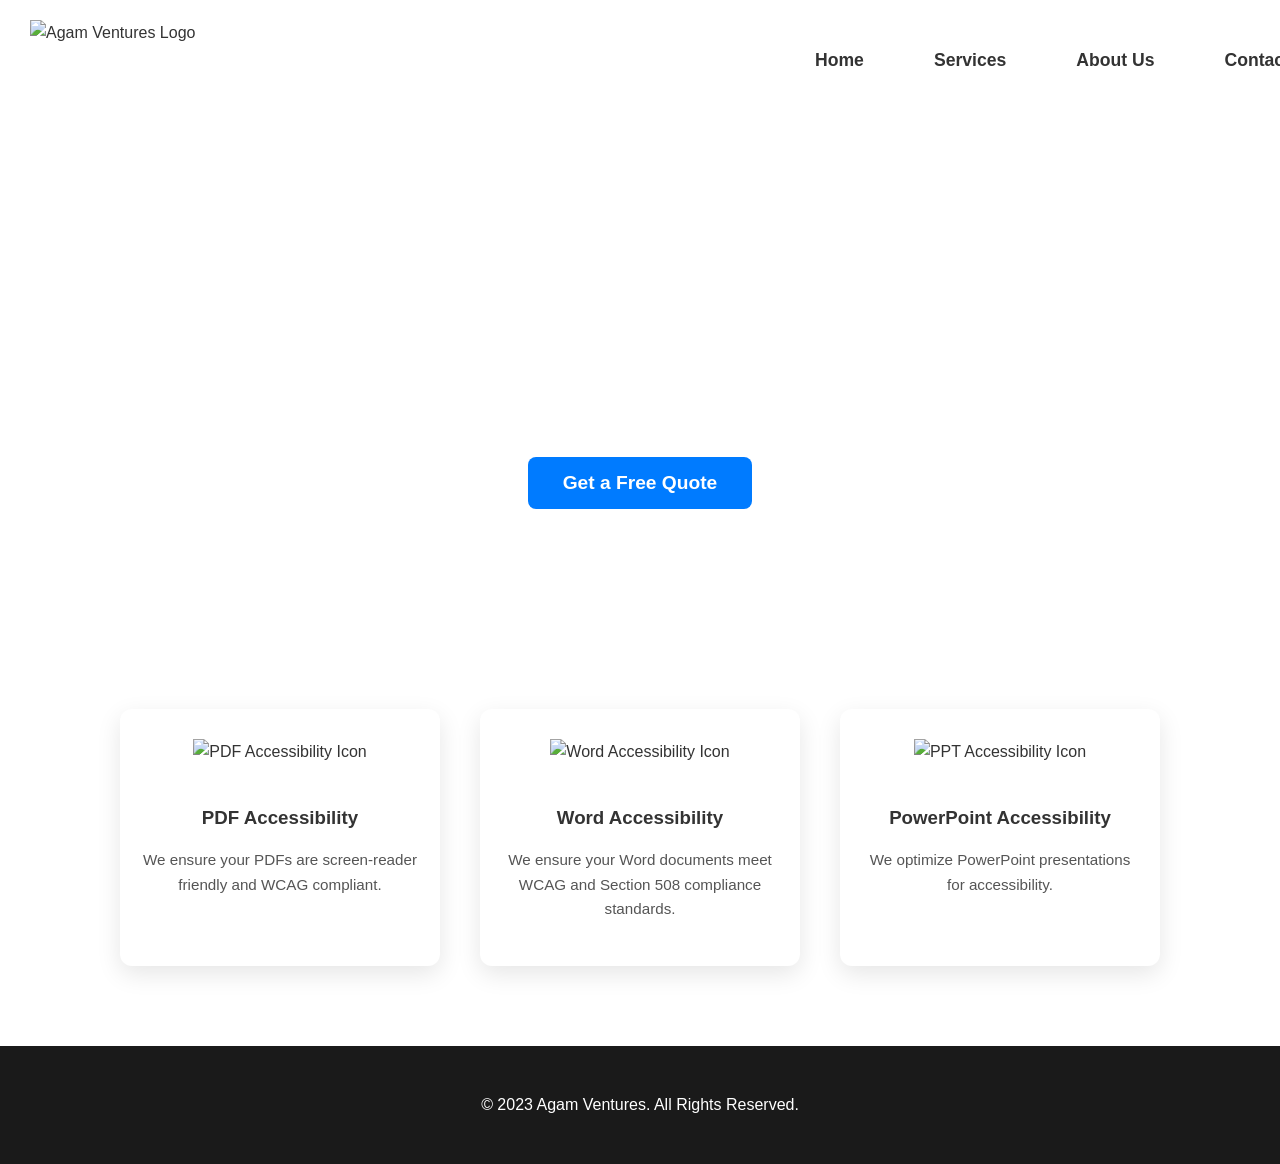
==== index.html @ ef92ab1a "Add files via upload" ====
<!DOCTYPE html>
<html lang="en">
<head>
    <meta charset="UTF-8">
    <meta name="viewport" content="width=device-width, initial-scale=1.0">
    <title>Agam Ventures</title>
    <link rel="stylesheet" href="style.css">
</head>
<body>
    <!-- Navbar Section -->
    <nav>
        <img src="images/logo.png" alt="Agam Ventures Logo">
        <ul>
            <li><a href="#home">Home</a></li>
            <li><a href="#services">Services</a></li>
            <li><a href="#about">About Us</a></li>
            <li><a href="#contact">Contact</a></li>
        </ul>
    </nav>

    <!-- Hero Section -->
    <section class="hero" id="home">
        <h1>Document Accessibility Made Simple</h1>
        <p>Professional PDF, Word, PowerPoint, Excel accessibility and human-written alt text.</p>
        <button class="cta-button">Get a Free Quote</button>
    </section>

    <!-- Services Section -->
    <section id="services" class="services">
        <div class="service-card">
            <img src="images/service-icon1.png" alt="PDF Accessibility Icon">
            <h3>PDF Accessibility</h3>
            <p>We ensure your PDFs are screen-reader friendly and WCAG compliant.</p>
        </div>
        <div class="service-card">
            <img src="images/service-icon2.png" alt="Word Accessibility Icon">
            <h3>Word Accessibility</h3>
            <p>We ensure your Word documents meet WCAG and Section 508 compliance standards.</p>
        </div>
        <div class="service-card">
            <img src="images/service-icon3.png" alt="PPT Accessibility Icon">
            <h3>PowerPoint Accessibility</h3>
            <p>We optimize PowerPoint presentations for accessibility.</p>
        </div>
    </section>

    <!-- Footer Section -->
    <footer>
        <p>&copy; 2023 Agam Ventures. All Rights Reserved.</p>
    </footer>
</body>
</html>
---- style.css ----
/* Global Styles */
body {
    font-family: 'Inter', sans-serif;
    margin: 0;
    padding: 0;
    background-color: #fff; /* White background */
    color: #333; /* Black text color for readability */
    line-height: 1.6;
    padding-top: 120px; /* Ensure content doesn't go behind the fixed header */
}

/* Navbar */
nav {
    background-color: transparent; /* Remove black background */
    display: flex;
    justify-content: space-between;
    align-items: center;
    padding: 20px 30px;
    box-shadow: none; /* Remove box shadow */
    position: fixed;
    width: 100%;
    top: 0;
    z-index: 1000;
    transition: background-color 0.3s ease;
}

nav img {
    height: 80px; /* Increase logo size to make it more prominent */
    width: auto; /* Ensure the logo's aspect ratio is maintained */
}

nav ul {
    list-style: none;
    display: flex;
    gap: 30px;
    margin: 0;
}

nav ul li a {
    color: #333; /* Black color for text */
    font-weight: 600;
    padding: 8px 20px;
    text-transform: none; /* Remove text-transform */
    font-size: 1.1em;
    text-decoration: none; /* Remove underline */
    transition: color 0.3s;
}

nav ul li a:hover {
    color: #007BFF; /* Blue accent for hover effect */
}

/* Hero Section */
.hero {
    background: url('images/bg.png') no-repeat center center/cover; /* Ensure path is correct */
    text-align: center;
    color: #fff;
    padding: 120px 20px;
    position: relative;
    z-index: 1;
}

.hero h1 {
    font-size: 3.5em;
    font-weight: 700;
    margin-bottom: 20px;
    text-transform: none; /* Remove all caps */
}

.hero p {
    font-size: 1.2em;
    max-width: 750px;
    margin: 0 auto;
    margin-bottom: 30px;
    text-transform: none; /* Remove all caps */
}

.hero .cta-button {
    background-color: #007BFF; /* Blue button */
    padding: 15px 35px;
    font-size: 1.2em;
    color: #fff;
    border-radius: 8px;
    font-weight: bold;
    border: none;
    cursor: pointer;
    transition: background 0.3s;
}

.hero .cta-button:hover {
    background-color: #0056b3;
}

/* Services Section */
.services {
    display: flex;
    flex-wrap: wrap;
    justify-content: center;
    gap: 40px;
    padding: 80px 20px;
}

.service-card {
    background-color: #fff;
    border-radius: 12px;
    padding: 30px 20px;
    width: 280px;
    box-shadow: 0 8px 25px rgba(0,0,0,0.1);
    text-align: center;
    transition: transform 0.3s, box-shadow 0.3s;
}

.service-card:hover {
    transform: translateY(-5px);
    box-shadow: 0 12px 30px rgba(0,0,0,0.15);
}

.service-card img {
    height: 70px; /* Service icon size */
    width: 70px; /* Ensure icons maintain the same size */
    margin-bottom: 20px;
}

.service-card h3 {
    margin-bottom: 15px;
    color: #333;
}

.service-card p {
    font-size: 0.95em;
    line-height: 1.6em;
    color: #555;
}

/* Footer Section */
footer {
    background-color: #1a1a1a; /* Dark background for footer */
    color: #fff;
    padding: 30px 20px;
    text-align: center;
}

footer a {
    color: #fff;
    text-decoration: none;
}

footer a:hover {
    color: #007BFF;
}

/* Fixed Navbar on Scroll */
body {
    padding-top: 120px; /* Prevent content from hiding under fixed navbar */
}

nav.scrolled {
    background-color: rgba(255, 255, 255, 0.9); /* White background when scrolled */
    box-shadow: 0 4px 12px rgba(0,0,0,0.1); /* Light shadow when scrolled */
}

/* Responsive Design */
@media (max-width: 768px) {
    .services {
        flex-direction: column;
        align-items: center;
    }

    .service-card {
        width: 90%;
        margin-bottom: 30px;
    }

    .hero h1 {
        font-size: 2.5em;
    }

    .hero p {
        font-size: 1.1em;
    }

    .about {
        padding: 60px 20px;
    }

    .contact form {
        max-width: 100%;
    }
}
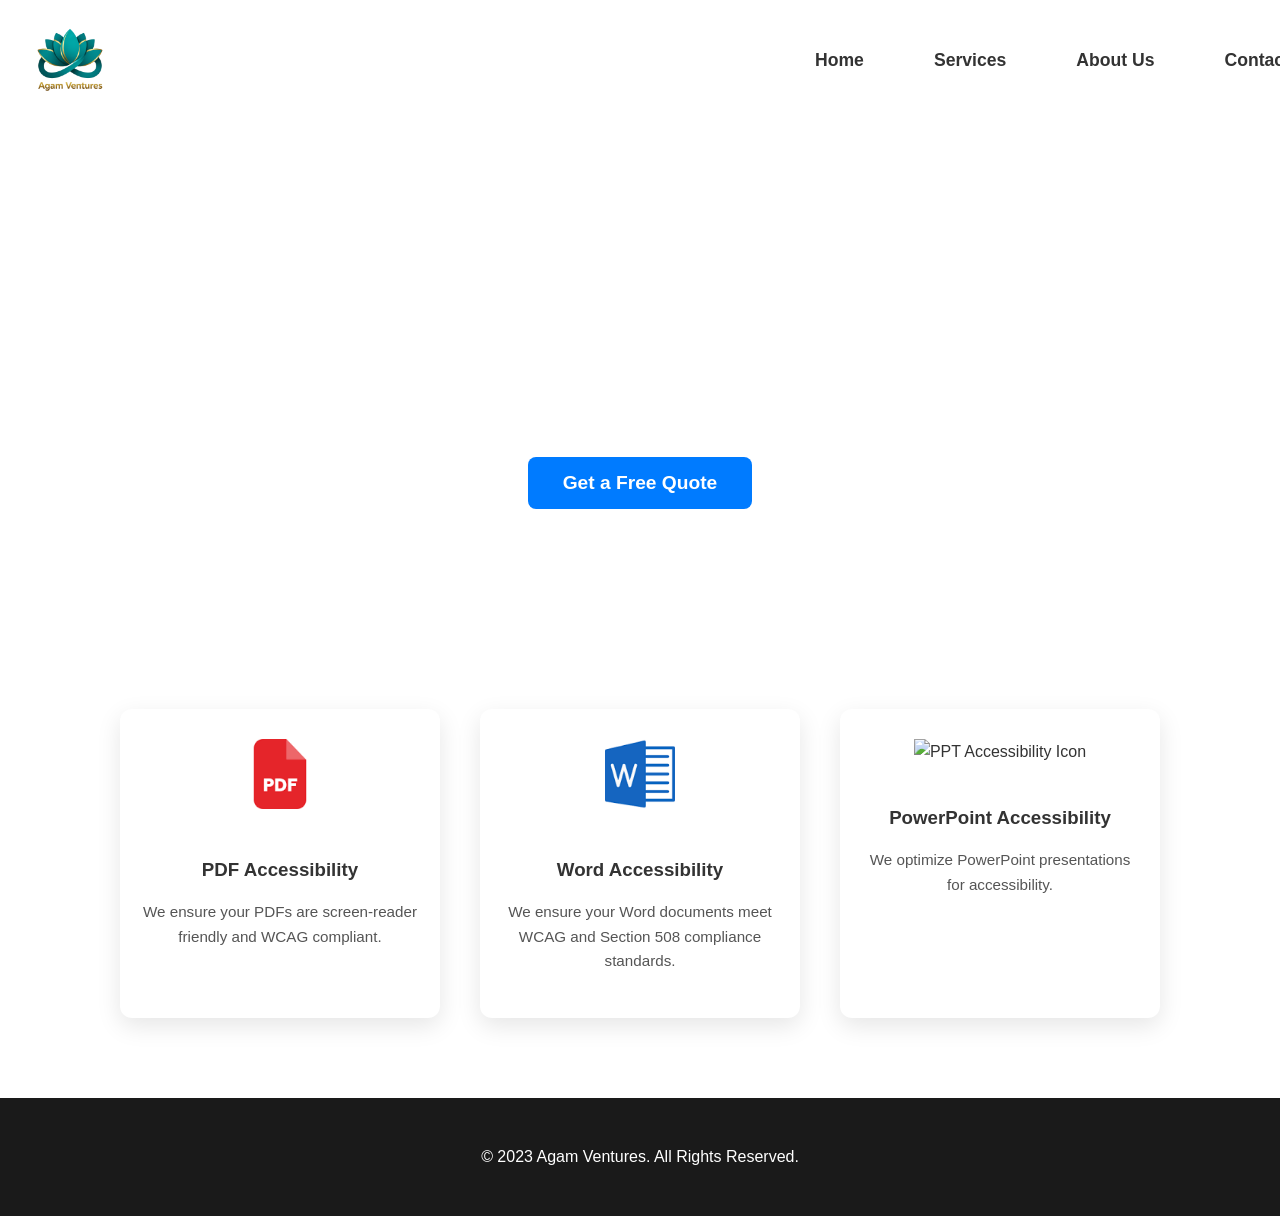
==== commit 3ca892d0: "Update index.html" ====
--- a/index.html
+++ b/index.html
@@ -9,7 +9,7 @@
 <body>
     <!-- Navbar Section -->
     <nav>
-        <img src="images/logo.png" alt="Agam Ventures Logo">
+        <img src="image/logo.png" alt="Agam Ventures Logo">
         <ul>
             <li><a href="#home">Home</a></li>
             <li><a href="#services">Services</a></li>
@@ -28,17 +28,17 @@
     <!-- Services Section -->
     <section id="services" class="services">
         <div class="service-card">
-            <img src="images/service-icon1.png" alt="PDF Accessibility Icon">
+            <img src="image/pdf-icon.png" alt="PDF Accessibility Icon">
             <h3>PDF Accessibility</h3>
             <p>We ensure your PDFs are screen-reader friendly and WCAG compliant.</p>
         </div>
         <div class="service-card">
-            <img src="images/service-icon2.png" alt="Word Accessibility Icon">
+            <img src="image/word-icon.png" alt="Word Accessibility Icon">
             <h3>Word Accessibility</h3>
             <p>We ensure your Word documents meet WCAG and Section 508 compliance standards.</p>
         </div>
         <div class="service-card">
-            <img src="images/service-icon3.png" alt="PPT Accessibility Icon">
+            <img src="image/pdt-icon.png" alt="PPT Accessibility Icon">
             <h3>PowerPoint Accessibility</h3>
             <p>We optimize PowerPoint presentations for accessibility.</p>
         </div>
@@ -49,4 +49,5 @@
         <p>&copy; 2023 Agam Ventures. All Rights Reserved.</p>
     </footer>
 </body>
-</html>+
+</html>
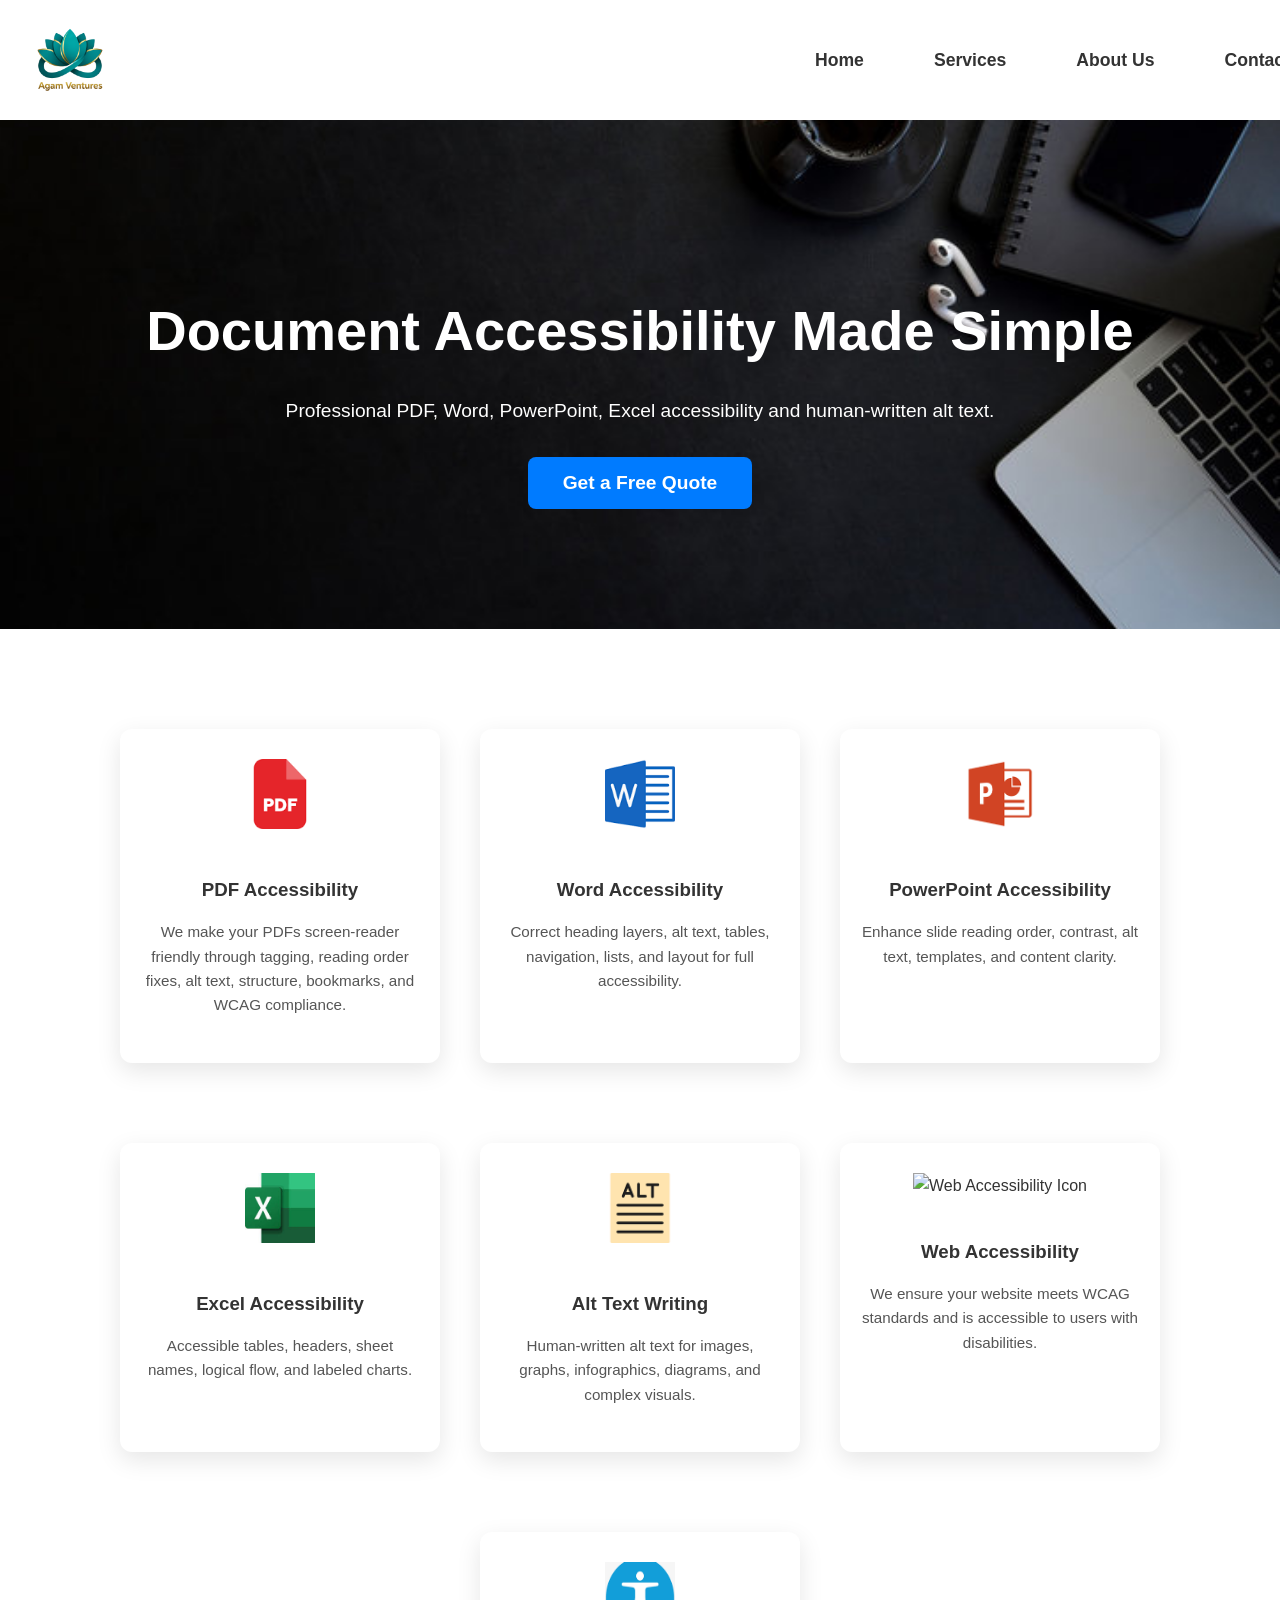
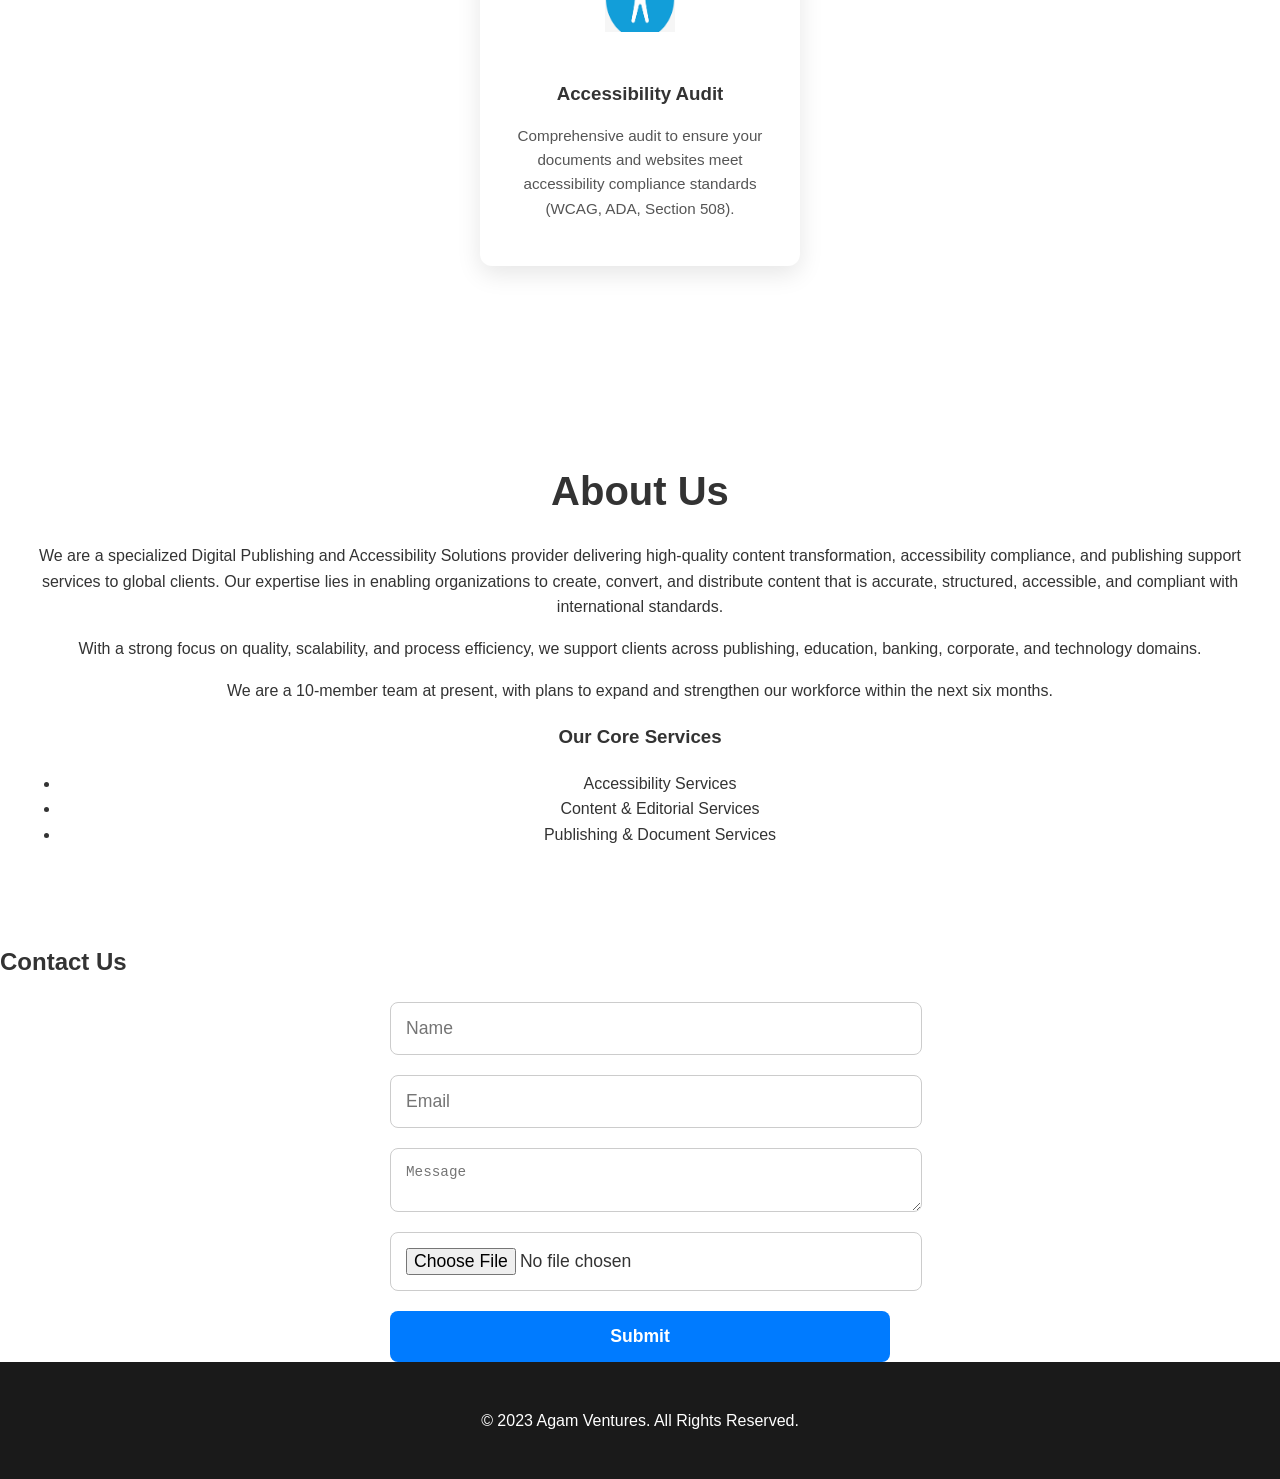
==== commit 90dbcb71: "Add files via upload" ====
--- a/index.html
+++ b/index.html
@@ -27,21 +27,75 @@
 
     <!-- Services Section -->
     <section id="services" class="services">
+        <!-- PDF Accessibility -->
         <div class="service-card">
             <img src="image/pdf-icon.png" alt="PDF Accessibility Icon">
             <h3>PDF Accessibility</h3>
-            <p>We ensure your PDFs are screen-reader friendly and WCAG compliant.</p>
+            <p>We make your PDFs screen-reader friendly through tagging, reading order fixes, alt text, structure, bookmarks, and WCAG compliance.</p>
         </div>
+        <!-- Word Accessibility -->
         <div class="service-card">
             <img src="image/word-icon.png" alt="Word Accessibility Icon">
             <h3>Word Accessibility</h3>
-            <p>We ensure your Word documents meet WCAG and Section 508 compliance standards.</p>
+            <p>Correct heading layers, alt text, tables, navigation, lists, and layout for full accessibility.</p>
         </div>
+        <!-- PowerPoint Accessibility -->
         <div class="service-card">
-            <img src="image/pdt-icon.png" alt="PPT Accessibility Icon">
+            <img src="image/ppt-icon.png" alt="PPT Accessibility Icon">
             <h3>PowerPoint Accessibility</h3>
-            <p>We optimize PowerPoint presentations for accessibility.</p>
+            <p>Enhance slide reading order, contrast, alt text, templates, and content clarity.</p>
         </div>
+        <!-- Excel Accessibility -->
+        <div class="service-card">
+            <img src="image/excel-icon.png" alt="Excel Accessibility Icon">
+            <h3>Excel Accessibility</h3>
+            <p>Accessible tables, headers, sheet names, logical flow, and labeled charts.</p>
+        </div>
+        <!-- Alt Text Writing -->
+        <div class="service-card">
+            <img src="image/alttext-icon.png" alt="Alt Text Writing Icon">
+            <h3>Alt Text Writing</h3>
+            <p>Human-written alt text for images, graphs, infographics, diagrams, and complex visuals.</p>
+        </div>
+        <!-- Web Accessibility -->
+        <div class="service-card">
+            <img src="imags/web-icon.png" alt="Web Accessibility Icon">
+            <h3>Web Accessibility</h3>
+            <p>We ensure your website meets WCAG standards and is accessible to users with disabilities.</p>
+        </div>
+        <!-- Accessibility Audit -->
+        <div class="service-card">
+            <img src="image/web-icon.png" alt="Accessibility Audit Icon">
+            <h3>Accessibility Audit</h3>
+            <p>Comprehensive audit to ensure your documents and websites meet accessibility compliance standards (WCAG, ADA, Section 508).</p>
+        </div>
+    </section>
+
+    <!-- About Section -->
+    <section id="about" class="about">
+        <h2>About Us</h2>
+        <p>We are a specialized Digital Publishing and Accessibility Solutions provider delivering high-quality content transformation, accessibility compliance, and publishing support services to global clients. Our expertise lies in enabling organizations to create, convert, and distribute content that is accurate, structured, accessible, and compliant with international standards.</p>
+        <p>With a strong focus on quality, scalability, and process efficiency, we support clients across publishing, education, banking, corporate, and technology domains.</p>
+        <p>We are a 10-member team at present, with plans to expand and strengthen our workforce within the next six months.</p>
+
+        <h3>Our Core Services</h3>
+        <ul>
+            <li>Accessibility Services</li>
+            <li>Content & Editorial Services</li>
+            <li>Publishing & Document Services</li>
+        </ul>
+    </section>
+
+    <!-- Contact Section -->
+    <section id="contact" class="contact">
+        <h2>Contact Us</h2>
+        <form>
+            <input type="text" placeholder="Name" required>
+            <input type="email" placeholder="Email" required>
+            <textarea placeholder="Message" required></textarea>
+            <input type="file" name="file-upload" />
+            <input type="submit" value="Submit">
+        </form>
     </section>
 
     <!-- Footer Section -->
@@ -49,5 +103,4 @@
         <p>&copy; 2023 Agam Ventures. All Rights Reserved.</p>
     </footer>
 </body>
-
-</html>
+</html>
--- a/style.css
+++ b/style.css
@@ -52,7 +52,7 @@
 
 /* Hero Section */
 .hero {
-    background: url('images/bg.png') no-repeat center center/cover; /* Ensure path is correct */
+    background: url('image/bg.png') no-repeat center center/cover; /* Ensure this path is correct for the background image */
     text-align: center;
     color: #fff;
     padding: 120px 20px;
@@ -91,15 +91,7 @@
     background-color: #0056b3;
 }
 
-/* Services Section */
-.services {
-    display: flex;
-    flex-wrap: wrap;
-    justify-content: center;
-    gap: 40px;
-    padding: 80px 20px;
-}
-
+/* Service Card Styles */
 .service-card {
     background-color: #fff;
     border-radius: 12px;
@@ -108,17 +100,22 @@
     box-shadow: 0 8px 25px rgba(0,0,0,0.1);
     text-align: center;
     transition: transform 0.3s, box-shadow 0.3s;
-}
-
-.service-card:hover {
-    transform: translateY(-5px);
-    box-shadow: 0 12px 30px rgba(0,0,0,0.15);
+    margin: 20px 0;
 }
 
 .service-card img {
-    height: 70px; /* Service icon size */
-    width: 70px; /* Ensure icons maintain the same size */
+    height: 70px;
+    width: 70px;
     margin-bottom: 20px;
+}
+
+/* Adjust Layout for Services Section */
+.services {
+    display: flex;
+    flex-wrap: wrap;
+    justify-content: center;
+    gap: 40px;
+    padding: 80px 20px;
 }
 
 .service-card h3 {
@@ -130,6 +127,47 @@
     font-size: 0.95em;
     line-height: 1.6em;
     color: #555;
+}
+
+/* About Us Section */
+.about {
+    padding: 60px 20px;
+    text-align: center;
+}
+
+.about h2 {
+    font-size: 2.5em;
+    margin-bottom: 20px;
+}
+
+/* Contact Section */
+.contact form {
+    max-width: 500px;
+    margin: 0 auto;
+    display: flex;
+    flex-direction: column;
+    gap: 20px;
+}
+
+.contact input, .contact textarea {
+    padding: 15px;
+    border-radius: 8px;
+    border: 1px solid #ccc;
+    font-size: 1.1em;
+    width: 100%;
+}
+
+.contact input[type="submit"] {
+    background-color: #007BFF;
+    color: #fff;
+    cursor: pointer;
+    border: none;
+    font-weight: bold;
+    transition: background 0.3s;
+}
+
+.contact input[type="submit"]:hover {
+    background-color: #0056b3;
 }
 
 /* Footer Section */
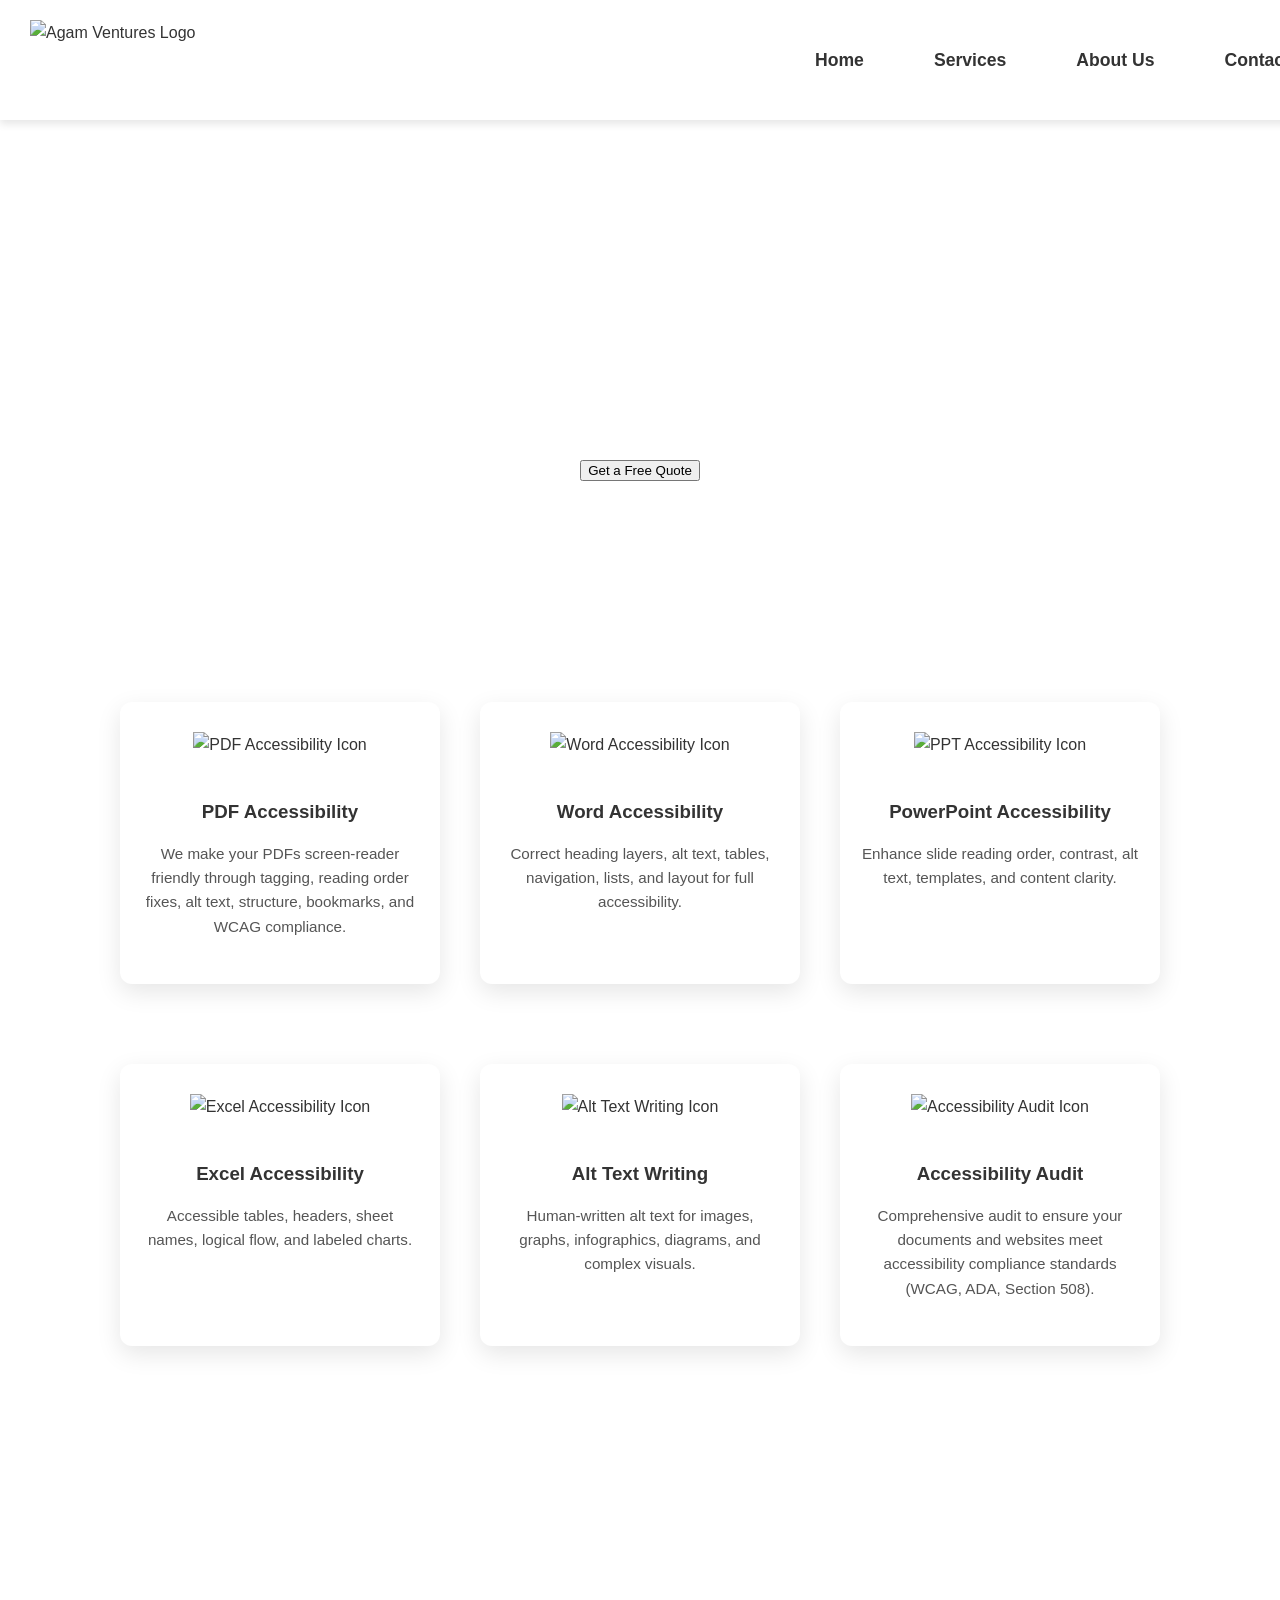
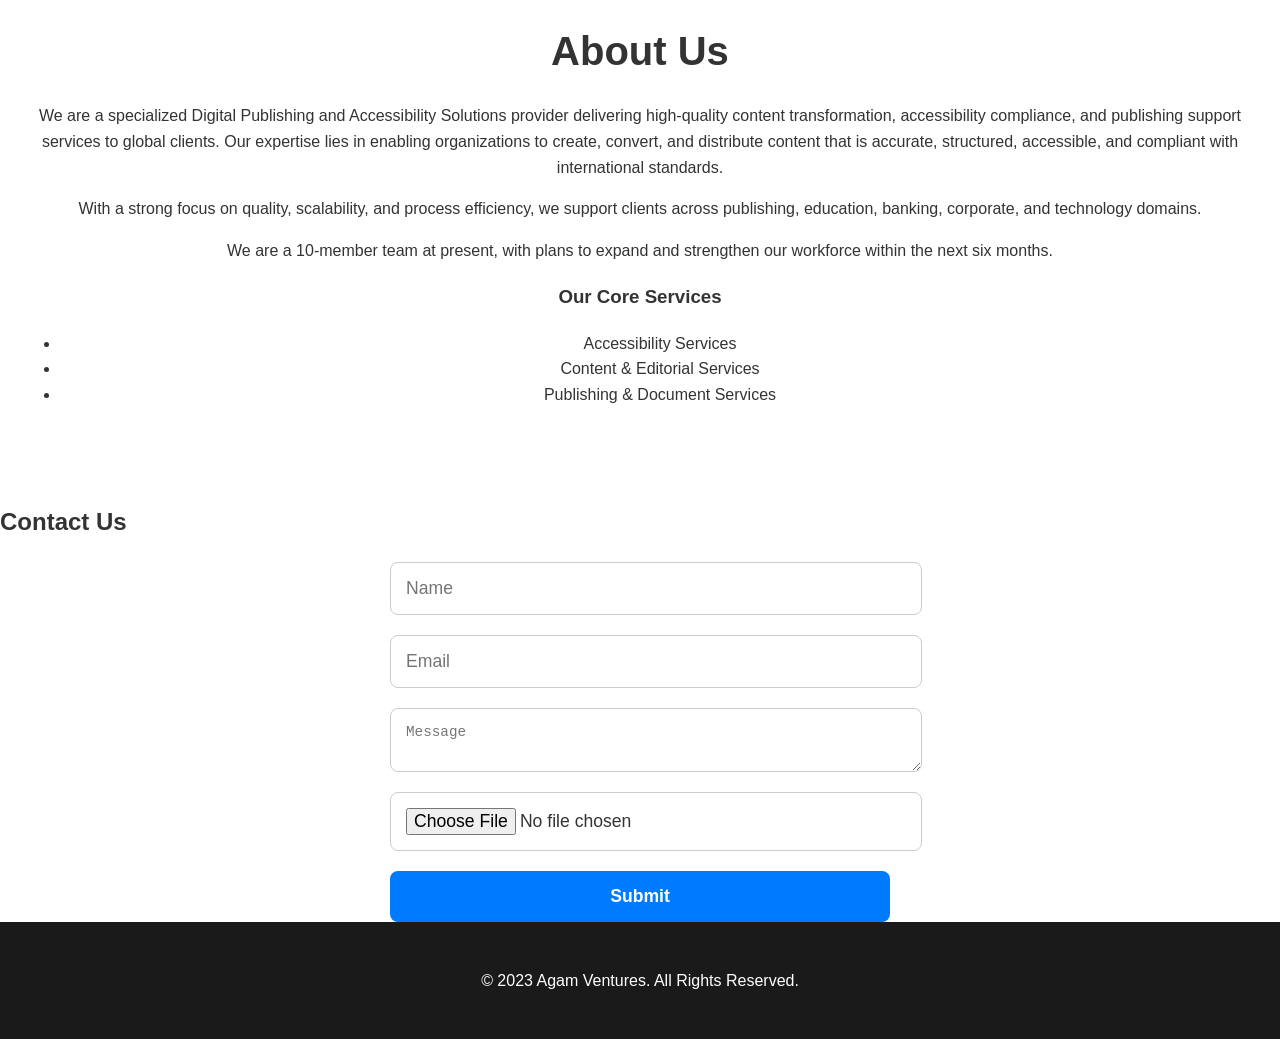
==== commit 44d6dd85: "Add files via upload" ====
--- a/index.html
+++ b/index.html
@@ -9,7 +9,7 @@
 <body>
     <!-- Navbar Section -->
     <nav>
-        <img src="image/logo.png" alt="Agam Ventures Logo">
+        <img src="images/logo.png" alt="Agam Ventures Logo">
         <ul>
             <li><a href="#home">Home</a></li>
             <li><a href="#services">Services</a></li>
@@ -29,43 +29,37 @@
     <section id="services" class="services">
         <!-- PDF Accessibility -->
         <div class="service-card">
-            <img src="image/pdf-icon.png" alt="PDF Accessibility Icon">
+            <img src="images/service-icon1.png" alt="PDF Accessibility Icon">
             <h3>PDF Accessibility</h3>
             <p>We make your PDFs screen-reader friendly through tagging, reading order fixes, alt text, structure, bookmarks, and WCAG compliance.</p>
         </div>
         <!-- Word Accessibility -->
         <div class="service-card">
-            <img src="image/word-icon.png" alt="Word Accessibility Icon">
+            <img src="images/service-icon2.png" alt="Word Accessibility Icon">
             <h3>Word Accessibility</h3>
             <p>Correct heading layers, alt text, tables, navigation, lists, and layout for full accessibility.</p>
         </div>
         <!-- PowerPoint Accessibility -->
         <div class="service-card">
-            <img src="image/ppt-icon.png" alt="PPT Accessibility Icon">
+            <img src="images/service-icon3.png" alt="PPT Accessibility Icon">
             <h3>PowerPoint Accessibility</h3>
             <p>Enhance slide reading order, contrast, alt text, templates, and content clarity.</p>
         </div>
         <!-- Excel Accessibility -->
         <div class="service-card">
-            <img src="image/excel-icon.png" alt="Excel Accessibility Icon">
+            <img src="images/service-icon4.png" alt="Excel Accessibility Icon">
             <h3>Excel Accessibility</h3>
             <p>Accessible tables, headers, sheet names, logical flow, and labeled charts.</p>
         </div>
         <!-- Alt Text Writing -->
         <div class="service-card">
-            <img src="image/alttext-icon.png" alt="Alt Text Writing Icon">
+            <img src="images/service-icon5.png" alt="Alt Text Writing Icon">
             <h3>Alt Text Writing</h3>
             <p>Human-written alt text for images, graphs, infographics, diagrams, and complex visuals.</p>
         </div>
-        <!-- Web Accessibility -->
-        <div class="service-card">
-            <img src="imags/web-icon.png" alt="Web Accessibility Icon">
-            <h3>Web Accessibility</h3>
-            <p>We ensure your website meets WCAG standards and is accessible to users with disabilities.</p>
-        </div>
         <!-- Accessibility Audit -->
         <div class="service-card">
-            <img src="image/web-icon.png" alt="Accessibility Audit Icon">
+            <img src="images/service-icon7.png" alt="Accessibility Audit Icon">
             <h3>Accessibility Audit</h3>
             <p>Comprehensive audit to ensure your documents and websites meet accessibility compliance standards (WCAG, ADA, Section 508).</p>
         </div>
--- a/style.css
+++ b/style.css
@@ -3,32 +3,36 @@
     font-family: 'Inter', sans-serif;
     margin: 0;
     padding: 0;
-    background-color: #fff; /* White background */
-    color: #333; /* Black text color for readability */
+    background-color: #fff;
+    color: #333;
     line-height: 1.6;
-    padding-top: 120px; /* Ensure content doesn't go behind the fixed header */
-}
-
-/* Navbar */
+    min-height: 100vh; /* Ensure the body takes at least full viewport height */
+    display: flex;
+    flex-direction: column;
+}
+
+/* Navbar (Header) */
 nav {
-    background-color: transparent; /* Remove black background */
+    background-color: #fff;  /* White background for the header */
+    position: fixed;         /* Fixes the header to the top */
+    top: 0;                  /* Ensures it's at the very top */
+    left: 0;
+    width: 100%;
+    z-index: 1000;           /* Keeps the header above other content */
     display: flex;
     justify-content: space-between;
     align-items: center;
     padding: 20px 30px;
-    box-shadow: none; /* Remove box shadow */
-    position: fixed;
-    width: 100%;
-    top: 0;
-    z-index: 1000;
-    transition: background-color 0.3s ease;
-}
-
+    box-shadow: 0 4px 8px rgba(0, 0, 0, 0.1); /* Light shadow for separation */
+}
+
+/* Navbar Logo */
 nav img {
-    height: 80px; /* Increase logo size to make it more prominent */
-    width: auto; /* Ensure the logo's aspect ratio is maintained */
-}
-
+    height: 80px;
+    width: auto;
+}
+
+/* Navbar Links */
 nav ul {
     list-style: none;
     display: flex;
@@ -37,22 +41,27 @@
 }
 
 nav ul li a {
-    color: #333; /* Black color for text */
+    color: #333;
     font-weight: 600;
     padding: 8px 20px;
-    text-transform: none; /* Remove text-transform */
+    text-transform: none; /* No caps */
     font-size: 1.1em;
     text-decoration: none; /* Remove underline */
     transition: color 0.3s;
 }
 
 nav ul li a:hover {
-    color: #007BFF; /* Blue accent for hover effect */
+    color: #007BFF; /* Change color on hover */
+}
+
+/* Adjust body content to avoid overlap with the fixed navbar */
+body {
+    padding-top: 120px; /* Makes space for the fixed header */
 }
 
 /* Hero Section */
 .hero {
-    background: url('image/bg.png') no-repeat center center/cover; /* Ensure this path is correct for the background image */
+    background: url('images/bg.png') no-repeat center center/cover;
     text-align: center;
     color: #fff;
     padding: 120px 20px;
@@ -64,7 +73,6 @@
     font-size: 3.5em;
     font-weight: 700;
     margin-bottom: 20px;
-    text-transform: none; /* Remove all caps */
 }
 
 .hero p {
@@ -72,23 +80,6 @@
     max-width: 750px;
     margin: 0 auto;
     margin-bottom: 30px;
-    text-transform: none; /* Remove all caps */
-}
-
-.hero .cta-button {
-    background-color: #007BFF; /* Blue button */
-    padding: 15px 35px;
-    font-size: 1.2em;
-    color: #fff;
-    border-radius: 8px;
-    font-weight: bold;
-    border: none;
-    cursor: pointer;
-    transition: background 0.3s;
-}
-
-.hero .cta-button:hover {
-    background-color: #0056b3;
 }
 
 /* Service Card Styles */
@@ -133,6 +124,7 @@
 .about {
     padding: 60px 20px;
     text-align: center;
+    margin-top: 80px; /* Ensure About Us section starts below navbar */
 }
 
 .about h2 {
@@ -172,29 +164,20 @@
 
 /* Footer Section */
 footer {
-    background-color: #1a1a1a; /* Dark background for footer */
+    background-color: #1a1a1a;
     color: #fff;
     padding: 30px 20px;
     text-align: center;
 }
 
-footer a {
-    color: #fff;
-    text-decoration: none;
-}
-
-footer a:hover {
-    color: #007BFF;
-}
-
 /* Fixed Navbar on Scroll */
 body {
-    padding-top: 120px; /* Prevent content from hiding under fixed navbar */
+    padding-top: 120px;
 }
 
 nav.scrolled {
     background-color: rgba(255, 255, 255, 0.9); /* White background when scrolled */
-    box-shadow: 0 4px 12px rgba(0,0,0,0.1); /* Light shadow when scrolled */
+    box-shadow: 0 4px 12px rgba(0,0,0,0.1);
 }
 
 /* Responsive Design */
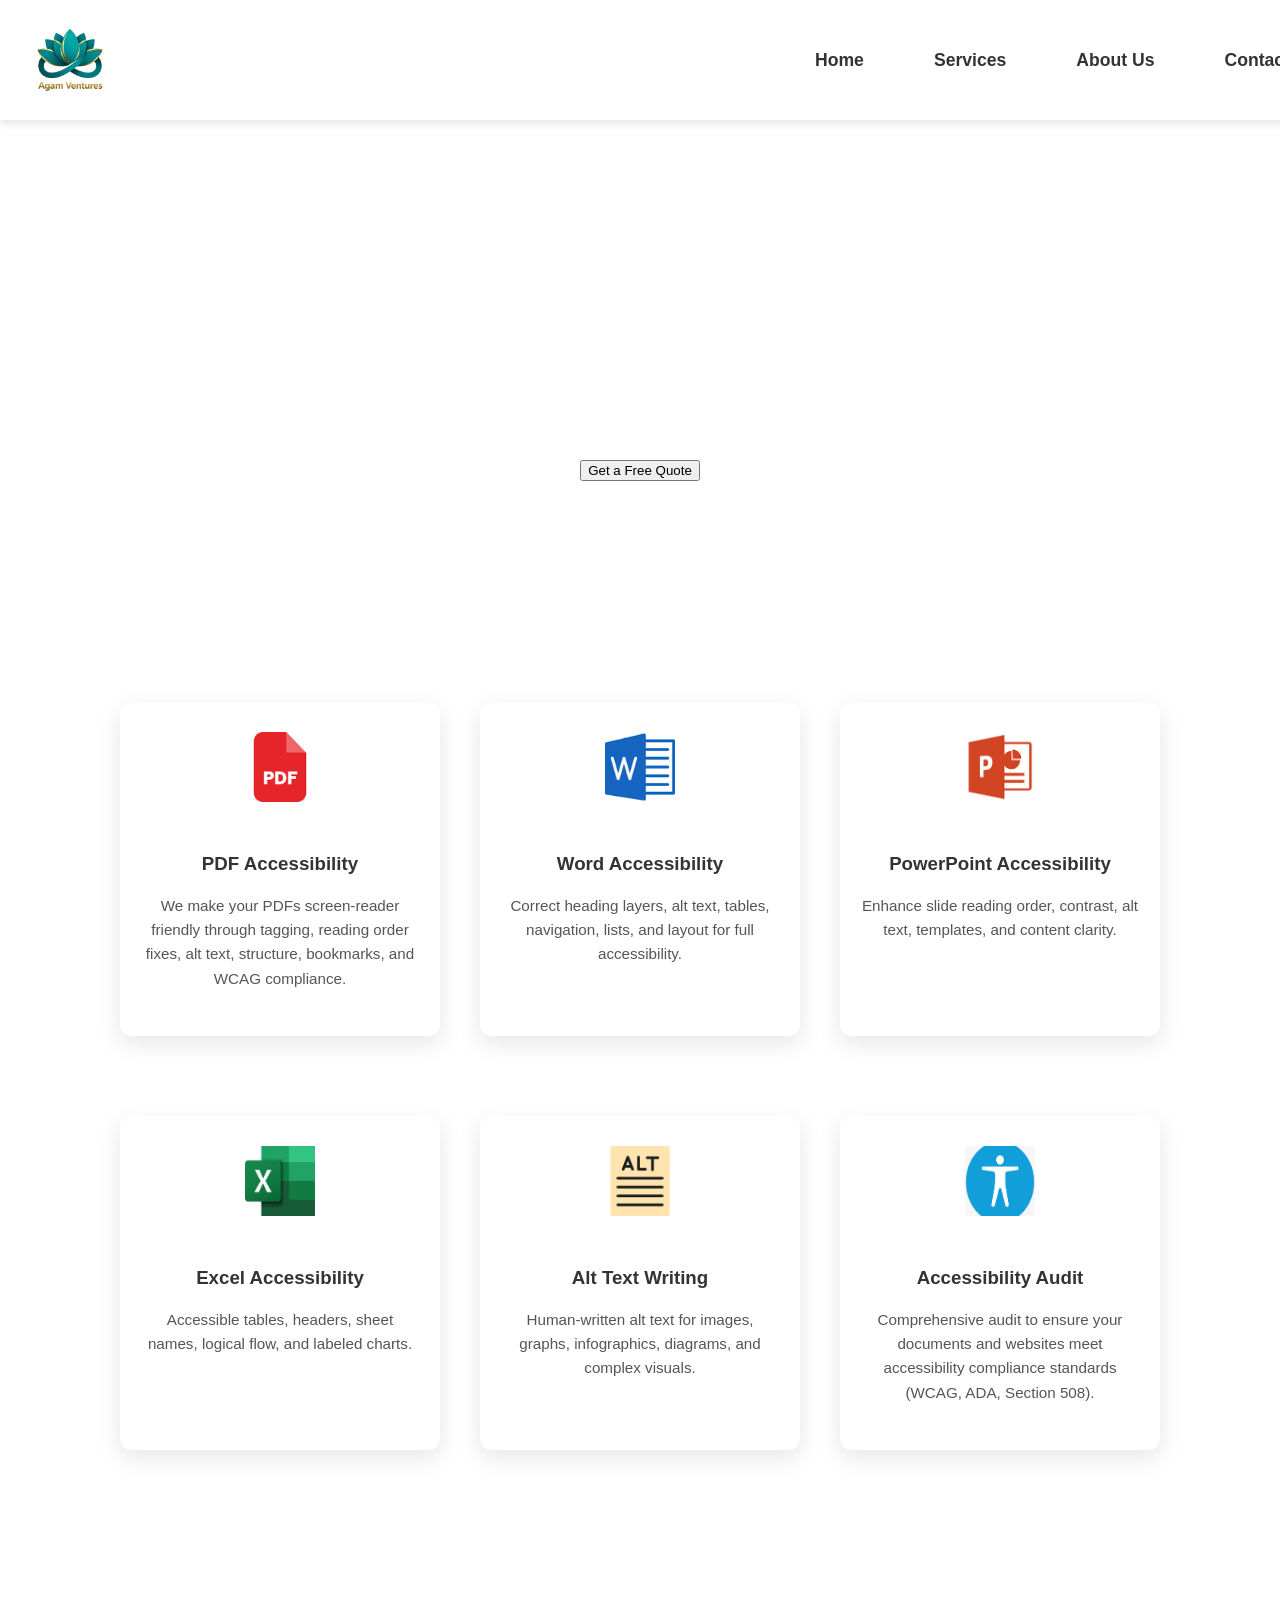
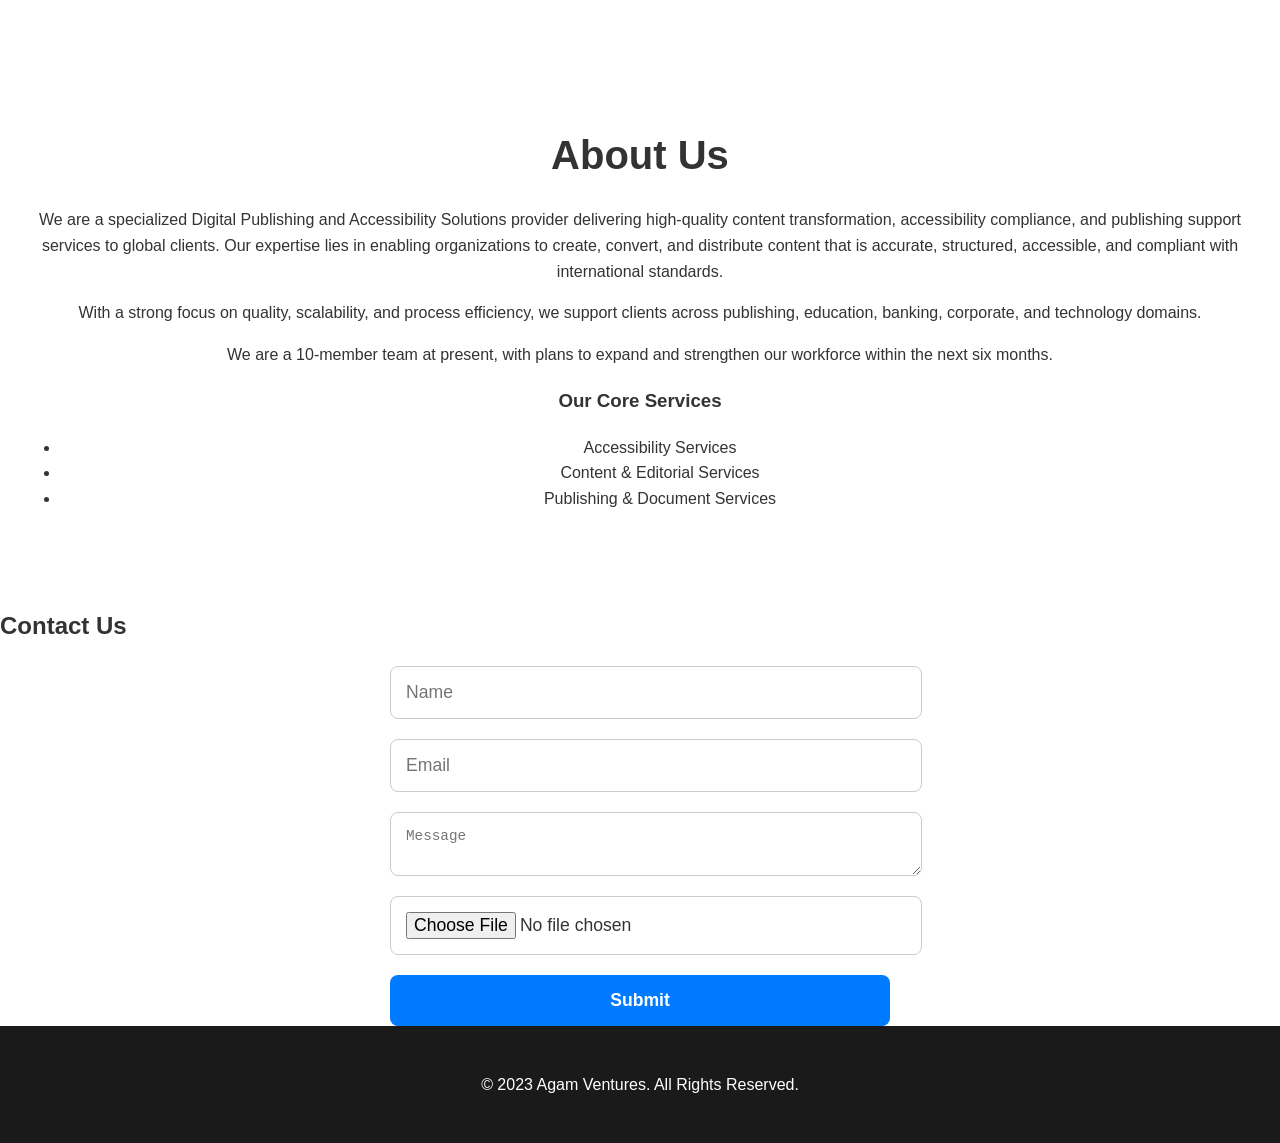
==== commit 27f6d16c: "Update index.html" ====
--- a/index.html
+++ b/index.html
@@ -9,7 +9,7 @@
 <body>
     <!-- Navbar Section -->
     <nav>
-        <img src="images/logo.png" alt="Agam Ventures Logo">
+        <img src="image/logo.png" alt="Agam Ventures Logo">
         <ul>
             <li><a href="#home">Home</a></li>
             <li><a href="#services">Services</a></li>
@@ -29,37 +29,37 @@
     <section id="services" class="services">
         <!-- PDF Accessibility -->
         <div class="service-card">
-            <img src="images/service-icon1.png" alt="PDF Accessibility Icon">
+            <img src="image/pdf-icon.png" alt="PDF Accessibility Icon">
             <h3>PDF Accessibility</h3>
             <p>We make your PDFs screen-reader friendly through tagging, reading order fixes, alt text, structure, bookmarks, and WCAG compliance.</p>
         </div>
         <!-- Word Accessibility -->
         <div class="service-card">
-            <img src="images/service-icon2.png" alt="Word Accessibility Icon">
+            <img src="image/word-icon.png" alt="Word Accessibility Icon">
             <h3>Word Accessibility</h3>
             <p>Correct heading layers, alt text, tables, navigation, lists, and layout for full accessibility.</p>
         </div>
         <!-- PowerPoint Accessibility -->
         <div class="service-card">
-            <img src="images/service-icon3.png" alt="PPT Accessibility Icon">
+            <img src="image/ppt-icon.png" alt="PPT Accessibility Icon">
             <h3>PowerPoint Accessibility</h3>
             <p>Enhance slide reading order, contrast, alt text, templates, and content clarity.</p>
         </div>
         <!-- Excel Accessibility -->
         <div class="service-card">
-            <img src="images/service-icon4.png" alt="Excel Accessibility Icon">
+            <img src="image/excel-icon.png" alt="Excel Accessibility Icon">
             <h3>Excel Accessibility</h3>
             <p>Accessible tables, headers, sheet names, logical flow, and labeled charts.</p>
         </div>
         <!-- Alt Text Writing -->
         <div class="service-card">
-            <img src="images/service-icon5.png" alt="Alt Text Writing Icon">
+            <img src="image/alttext-icon.png" alt="Alt Text Writing Icon">
             <h3>Alt Text Writing</h3>
             <p>Human-written alt text for images, graphs, infographics, diagrams, and complex visuals.</p>
         </div>
         <!-- Accessibility Audit -->
         <div class="service-card">
-            <img src="images/service-icon7.png" alt="Accessibility Audit Icon">
+            <img src="image/web-icon.png" alt="Accessibility Audit Icon">
             <h3>Accessibility Audit</h3>
             <p>Comprehensive audit to ensure your documents and websites meet accessibility compliance standards (WCAG, ADA, Section 508).</p>
         </div>
@@ -97,4 +97,5 @@
         <p>&copy; 2023 Agam Ventures. All Rights Reserved.</p>
     </footer>
 </body>
-</html>+
+</html>
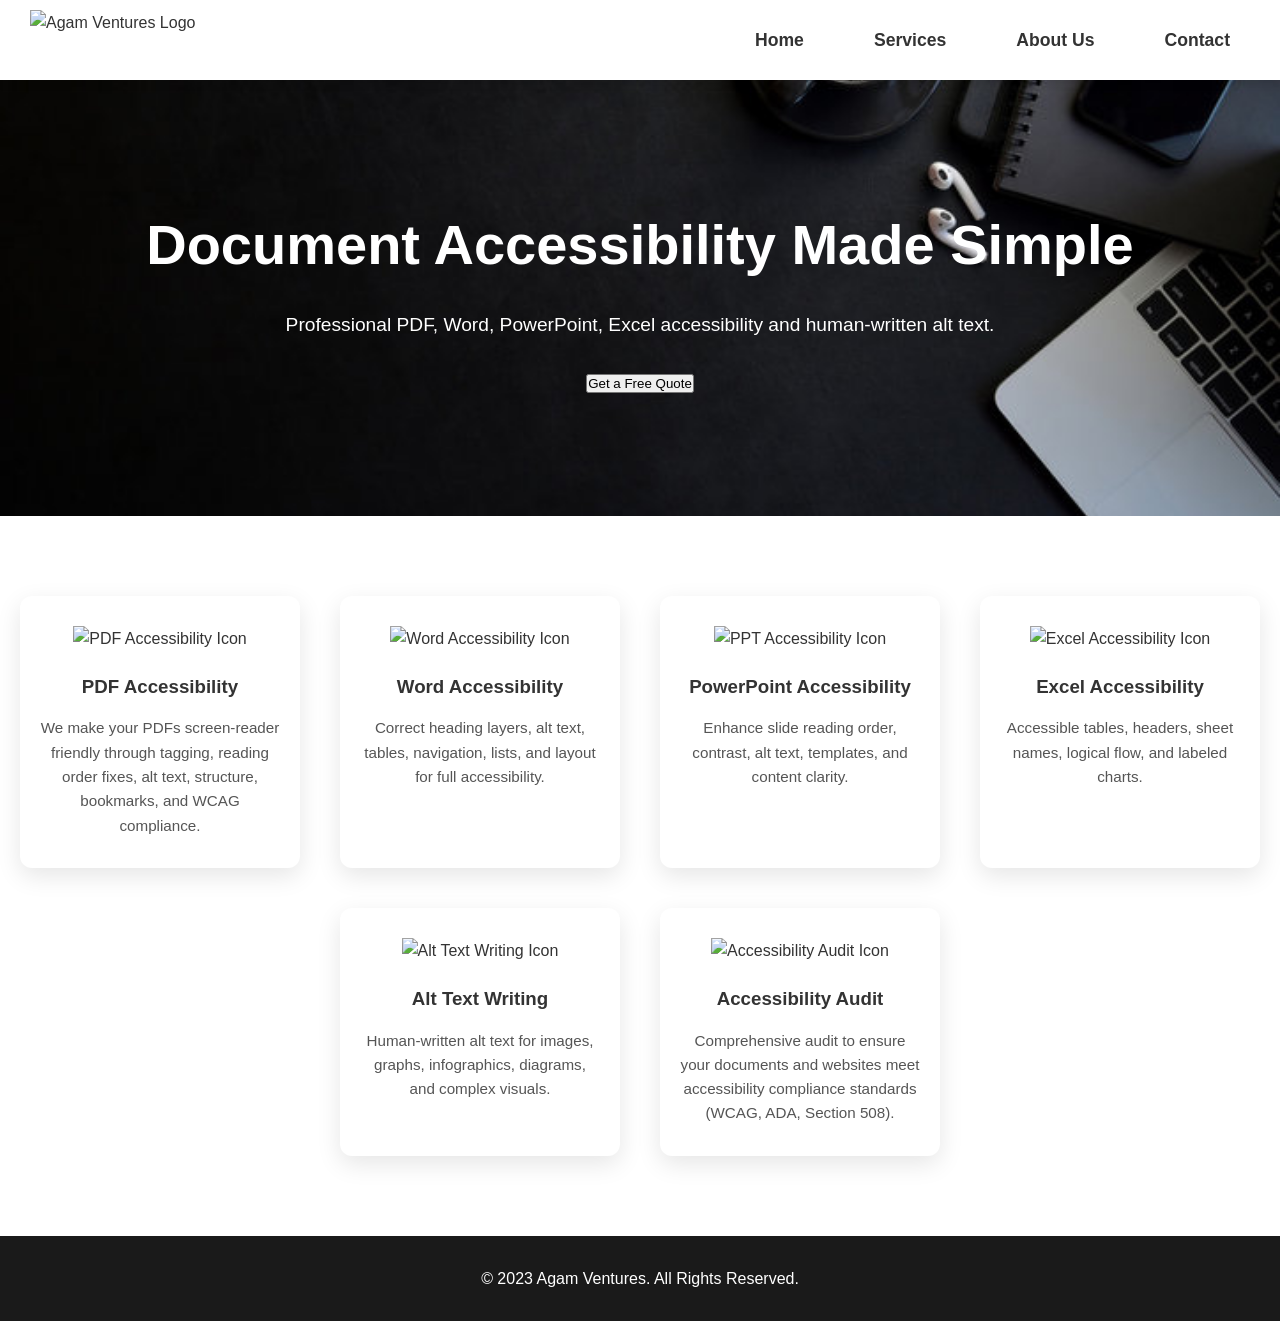
==== commit 537b29fb: "Add files via upload" ====
--- a/index.html
+++ b/index.html
@@ -7,14 +7,15 @@
     <link rel="stylesheet" href="style.css">
 </head>
 <body>
+
     <!-- Navbar Section -->
     <nav>
-        <img src="image/logo.png" alt="Agam Ventures Logo">
+        <img src="images/logo.png" alt="Agam Ventures Logo">
         <ul>
-            <li><a href="#home">Home</a></li>
+            <li><a href="index.html">Home</a></li>
             <li><a href="#services">Services</a></li>
-            <li><a href="#about">About Us</a></li>
-            <li><a href="#contact">Contact</a></li>
+            <li><a href="about.html">About Us</a></li>
+            <li><a href="contact.html">Contact</a></li>
         </ul>
     </nav>
 
@@ -27,75 +28,49 @@
 
     <!-- Services Section -->
     <section id="services" class="services">
-        <!-- PDF Accessibility -->
+        
         <div class="service-card">
-            <img src="image/pdf-icon.png" alt="PDF Accessibility Icon">
+            <img src="images/service-icon1.png" alt="PDF Accessibility Icon">
             <h3>PDF Accessibility</h3>
             <p>We make your PDFs screen-reader friendly through tagging, reading order fixes, alt text, structure, bookmarks, and WCAG compliance.</p>
         </div>
-        <!-- Word Accessibility -->
+
         <div class="service-card">
-            <img src="image/word-icon.png" alt="Word Accessibility Icon">
+            <img src="images/service-icon2.png" alt="Word Accessibility Icon">
             <h3>Word Accessibility</h3>
             <p>Correct heading layers, alt text, tables, navigation, lists, and layout for full accessibility.</p>
         </div>
-        <!-- PowerPoint Accessibility -->
+
         <div class="service-card">
-            <img src="image/ppt-icon.png" alt="PPT Accessibility Icon">
+            <img src="images/service-icon3.png" alt="PPT Accessibility Icon">
             <h3>PowerPoint Accessibility</h3>
             <p>Enhance slide reading order, contrast, alt text, templates, and content clarity.</p>
         </div>
-        <!-- Excel Accessibility -->
+
         <div class="service-card">
-            <img src="image/excel-icon.png" alt="Excel Accessibility Icon">
+            <img src="images/service-icon4.png" alt="Excel Accessibility Icon">
             <h3>Excel Accessibility</h3>
             <p>Accessible tables, headers, sheet names, logical flow, and labeled charts.</p>
         </div>
-        <!-- Alt Text Writing -->
+
         <div class="service-card">
-            <img src="image/alttext-icon.png" alt="Alt Text Writing Icon">
+            <img src="images/service-icon5.png" alt="Alt Text Writing Icon">
             <h3>Alt Text Writing</h3>
             <p>Human-written alt text for images, graphs, infographics, diagrams, and complex visuals.</p>
         </div>
-        <!-- Accessibility Audit -->
+
         <div class="service-card">
-            <img src="image/web-icon.png" alt="Accessibility Audit Icon">
+            <img src="images/service-icon7.png" alt="Accessibility Audit Icon">
             <h3>Accessibility Audit</h3>
             <p>Comprehensive audit to ensure your documents and websites meet accessibility compliance standards (WCAG, ADA, Section 508).</p>
         </div>
+
     </section>
 
-    <!-- About Section -->
-    <section id="about" class="about">
-        <h2>About Us</h2>
-        <p>We are a specialized Digital Publishing and Accessibility Solutions provider delivering high-quality content transformation, accessibility compliance, and publishing support services to global clients. Our expertise lies in enabling organizations to create, convert, and distribute content that is accurate, structured, accessible, and compliant with international standards.</p>
-        <p>With a strong focus on quality, scalability, and process efficiency, we support clients across publishing, education, banking, corporate, and technology domains.</p>
-        <p>We are a 10-member team at present, with plans to expand and strengthen our workforce within the next six months.</p>
-
-        <h3>Our Core Services</h3>
-        <ul>
-            <li>Accessibility Services</li>
-            <li>Content & Editorial Services</li>
-            <li>Publishing & Document Services</li>
-        </ul>
-    </section>
-
-    <!-- Contact Section -->
-    <section id="contact" class="contact">
-        <h2>Contact Us</h2>
-        <form>
-            <input type="text" placeholder="Name" required>
-            <input type="email" placeholder="Email" required>
-            <textarea placeholder="Message" required></textarea>
-            <input type="file" name="file-upload" />
-            <input type="submit" value="Submit">
-        </form>
-    </section>
-
-    <!-- Footer Section -->
+    <!-- Footer -->
     <footer>
         <p>&copy; 2023 Agam Ventures. All Rights Reserved.</p>
     </footer>
+
 </body>
-
-</html>
+</html>
--- a/style.css
+++ b/style.css
@@ -1,34 +1,57 @@
+/* Global Reset */
+* {
+    box-sizing: border-box;
+    margin: 0;
+    padding: 0;
+}
+
 /* Global Styles */
 body {
     font-family: 'Inter', sans-serif;
-    margin: 0;
-    padding: 0;
+    padding-top: 80px; /* Space for fixed navbar */
     background-color: #fff;
     color: #333;
     line-height: 1.6;
-    min-height: 100vh; /* Ensure the body takes at least full viewport height */
+    min-height: 100vh;
     display: flex;
     flex-direction: column;
-}
-
-/* Navbar (Header) */
+    overflow-x: hidden; /* Prevent horizontal scroll */
+}
+
+/* Main Content */
+main {
+    display: flex;
+    flex-direction: column;
+    justify-content: flex-start;
+    width: 100%;
+    flex-grow: 1;
+    padding: 0 20px;
+}
+
+/* Navbar */
 nav {
-    background-color: #fff;  /* White background for the header */
-    position: fixed;         /* Fixes the header to the top */
-    top: 0;                  /* Ensures it's at the very top */
+    background-color: #fff;
+    position: fixed;
+    top: 0;
     left: 0;
     width: 100%;
-    z-index: 1000;           /* Keeps the header above other content */
+    height: 80px;
+    z-index: 1000;
     display: flex;
     justify-content: space-between;
     align-items: center;
-    padding: 20px 30px;
-    box-shadow: 0 4px 8px rgba(0, 0, 0, 0.1); /* Light shadow for separation */
+    padding: 10px 30px;
+    box-shadow: 0 4px 8px rgba(0, 0, 0, 0.1);
+}
+
+nav.scrolled {
+    background-color: rgba(255, 255, 255, 0.9);
+    box-shadow: 0 4px 12px rgba(0,0,0,0.1);
 }
 
 /* Navbar Logo */
 nav img {
-    height: 80px;
+    height: 60px;
     width: auto;
 }
 
@@ -37,31 +60,24 @@
     list-style: none;
     display: flex;
     gap: 30px;
-    margin: 0;
 }
 
 nav ul li a {
     color: #333;
     font-weight: 600;
     padding: 8px 20px;
-    text-transform: none; /* No caps */
     font-size: 1.1em;
-    text-decoration: none; /* Remove underline */
+    text-decoration: none;
     transition: color 0.3s;
 }
 
 nav ul li a:hover {
-    color: #007BFF; /* Change color on hover */
-}
-
-/* Adjust body content to avoid overlap with the fixed navbar */
-body {
-    padding-top: 120px; /* Makes space for the fixed header */
+    color: #007BFF;
 }
 
 /* Hero Section */
 .hero {
-    background: url('images/bg.png') no-repeat center center/cover;
+    background: url('image/bg.png') no-repeat center center/cover;
     text-align: center;
     color: #fff;
     padding: 120px 20px;
@@ -78,11 +94,18 @@
 .hero p {
     font-size: 1.2em;
     max-width: 750px;
-    margin: 0 auto;
-    margin-bottom: 30px;
-}
-
-/* Service Card Styles */
+    margin: 0 auto 30px;
+}
+
+/* Services Section */
+.services {
+    display: flex;
+    flex-wrap: wrap;
+    justify-content: center;
+    gap: 40px;
+    padding: 80px 20px;
+}
+
 .service-card {
     background-color: #fff;
     border-radius: 12px;
@@ -91,7 +114,6 @@
     box-shadow: 0 8px 25px rgba(0,0,0,0.1);
     text-align: center;
     transition: transform 0.3s, box-shadow 0.3s;
-    margin: 20px 0;
 }
 
 .service-card img {
@@ -100,15 +122,6 @@
     margin-bottom: 20px;
 }
 
-/* Adjust Layout for Services Section */
-.services {
-    display: flex;
-    flex-wrap: wrap;
-    justify-content: center;
-    gap: 40px;
-    padding: 80px 20px;
-}
-
 .service-card h3 {
     margin-bottom: 15px;
     color: #333;
@@ -120,11 +133,10 @@
     color: #555;
 }
 
-/* About Us Section */
+/* About Section */
 .about {
     padding: 60px 20px;
     text-align: center;
-    margin-top: 80px; /* Ensure About Us section starts below navbar */
 }
 
 .about h2 {
@@ -141,7 +153,8 @@
     gap: 20px;
 }
 
-.contact input, .contact textarea {
+.contact input,
+.contact textarea {
     padding: 15px;
     border-radius: 8px;
     border: 1px solid #ccc;
@@ -162,25 +175,16 @@
     background-color: #0056b3;
 }
 
-/* Footer Section */
+/* Footer */
 footer {
     background-color: #1a1a1a;
     color: #fff;
     padding: 30px 20px;
     text-align: center;
-}
-
-/* Fixed Navbar on Scroll */
-body {
-    padding-top: 120px;
-}
-
-nav.scrolled {
-    background-color: rgba(255, 255, 255, 0.9); /* White background when scrolled */
-    box-shadow: 0 4px 12px rgba(0,0,0,0.1);
-}
-
-/* Responsive Design */
+    margin-top: auto;
+}
+
+/* Responsive */
 @media (max-width: 768px) {
     .services {
         flex-direction: column;
@@ -189,7 +193,6 @@
 
     .service-card {
         width: 90%;
-        margin-bottom: 30px;
     }
 
     .hero h1 {
@@ -200,10 +203,6 @@
         font-size: 1.1em;
     }
 
-    .about {
-        padding: 60px 20px;
-    }
-
     .contact form {
         max-width: 100%;
     }
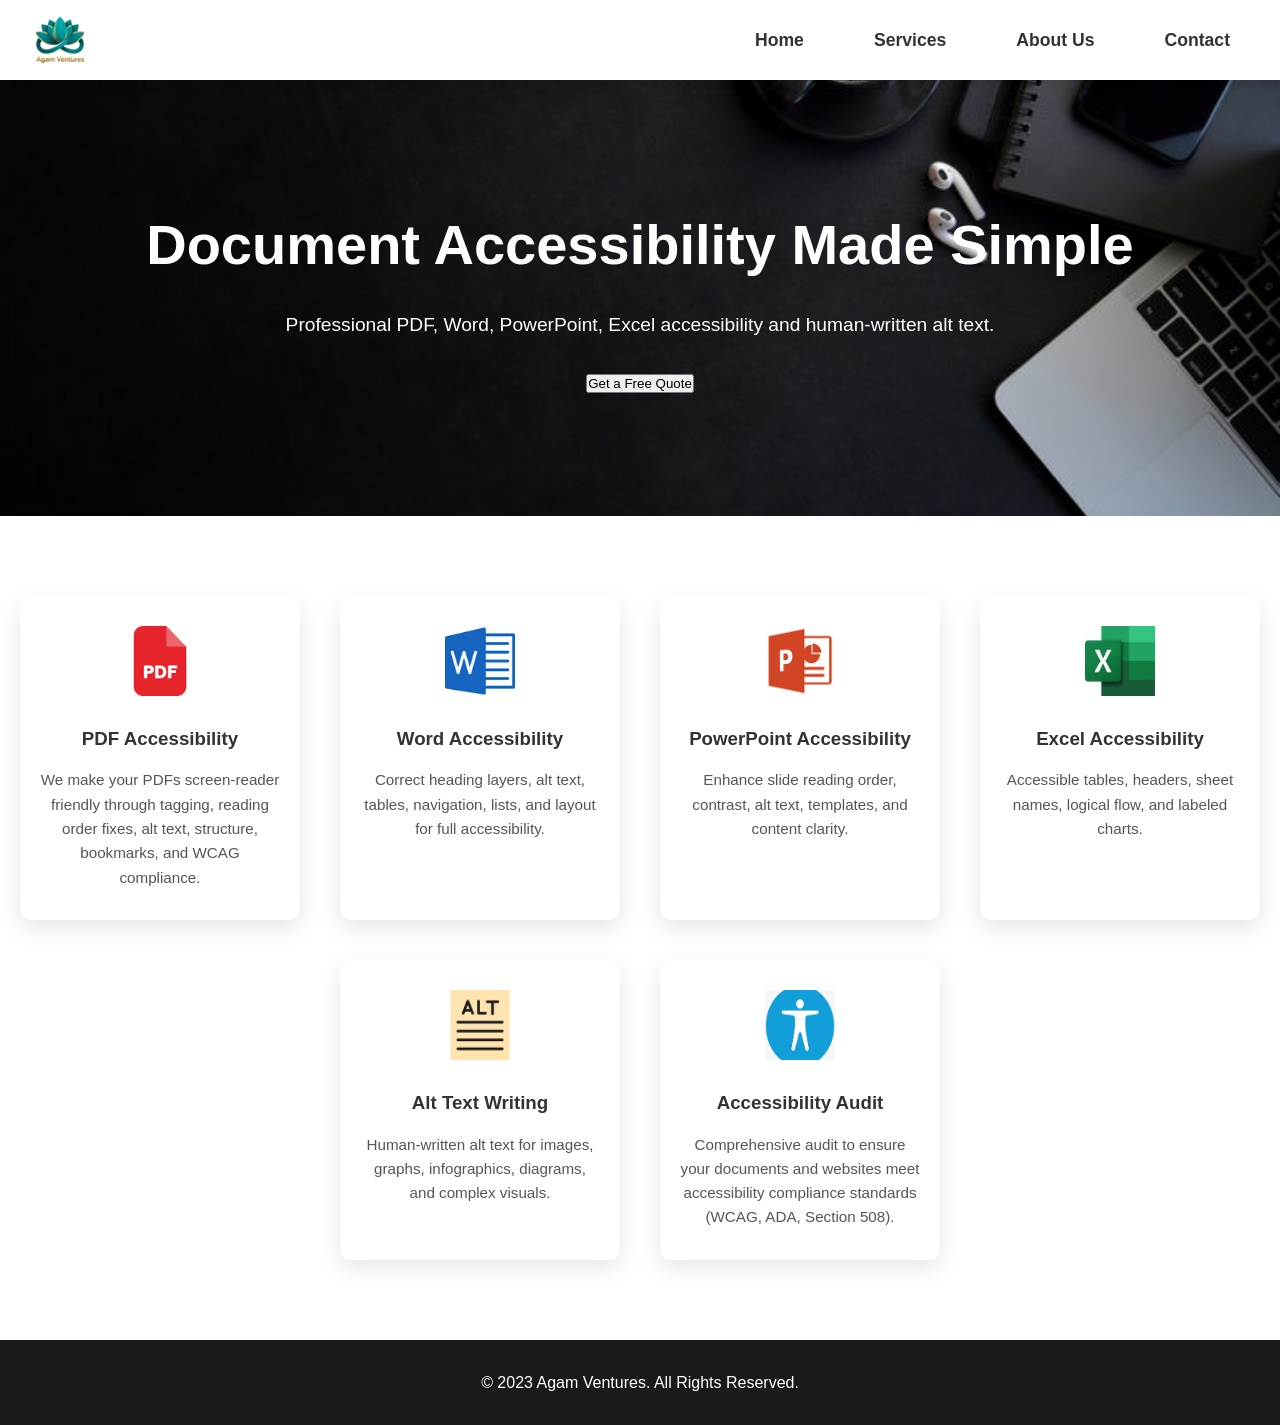
==== commit 969ddae2: "Update index.html" ====
--- a/index.html
+++ b/index.html
@@ -10,7 +10,7 @@
 
     <!-- Navbar Section -->
     <nav>
-        <img src="images/logo.png" alt="Agam Ventures Logo">
+        <img src="image/logo.png" alt="Agam Ventures Logo">
         <ul>
             <li><a href="index.html">Home</a></li>
             <li><a href="#services">Services</a></li>
@@ -30,37 +30,37 @@
     <section id="services" class="services">
         
         <div class="service-card">
-            <img src="images/service-icon1.png" alt="PDF Accessibility Icon">
+            <img src="image/pdf-icon.png" alt="PDF Accessibility Icon">
             <h3>PDF Accessibility</h3>
             <p>We make your PDFs screen-reader friendly through tagging, reading order fixes, alt text, structure, bookmarks, and WCAG compliance.</p>
         </div>
 
         <div class="service-card">
-            <img src="images/service-icon2.png" alt="Word Accessibility Icon">
+            <img src="image/word-icon.png" alt="Word Accessibility Icon">
             <h3>Word Accessibility</h3>
             <p>Correct heading layers, alt text, tables, navigation, lists, and layout for full accessibility.</p>
         </div>
 
         <div class="service-card">
-            <img src="images/service-icon3.png" alt="PPT Accessibility Icon">
+            <img src="image/ppt-icon.png" alt="PPT Accessibility Icon">
             <h3>PowerPoint Accessibility</h3>
             <p>Enhance slide reading order, contrast, alt text, templates, and content clarity.</p>
         </div>
 
         <div class="service-card">
-            <img src="images/service-icon4.png" alt="Excel Accessibility Icon">
+            <img src="image/excel-icon.png" alt="Excel Accessibility Icon">
             <h3>Excel Accessibility</h3>
             <p>Accessible tables, headers, sheet names, logical flow, and labeled charts.</p>
         </div>
 
         <div class="service-card">
-            <img src="images/service-icon5.png" alt="Alt Text Writing Icon">
+            <img src="image/alttext-icon.png" alt="Alt Text Writing Icon">
             <h3>Alt Text Writing</h3>
             <p>Human-written alt text for images, graphs, infographics, diagrams, and complex visuals.</p>
         </div>
 
         <div class="service-card">
-            <img src="images/service-icon7.png" alt="Accessibility Audit Icon">
+            <img src="image/web-icon.png" alt="Accessibility Audit Icon">
             <h3>Accessibility Audit</h3>
             <p>Comprehensive audit to ensure your documents and websites meet accessibility compliance standards (WCAG, ADA, Section 508).</p>
         </div>
@@ -73,4 +73,5 @@
     </footer>
 
 </body>
-</html>+
+</html>
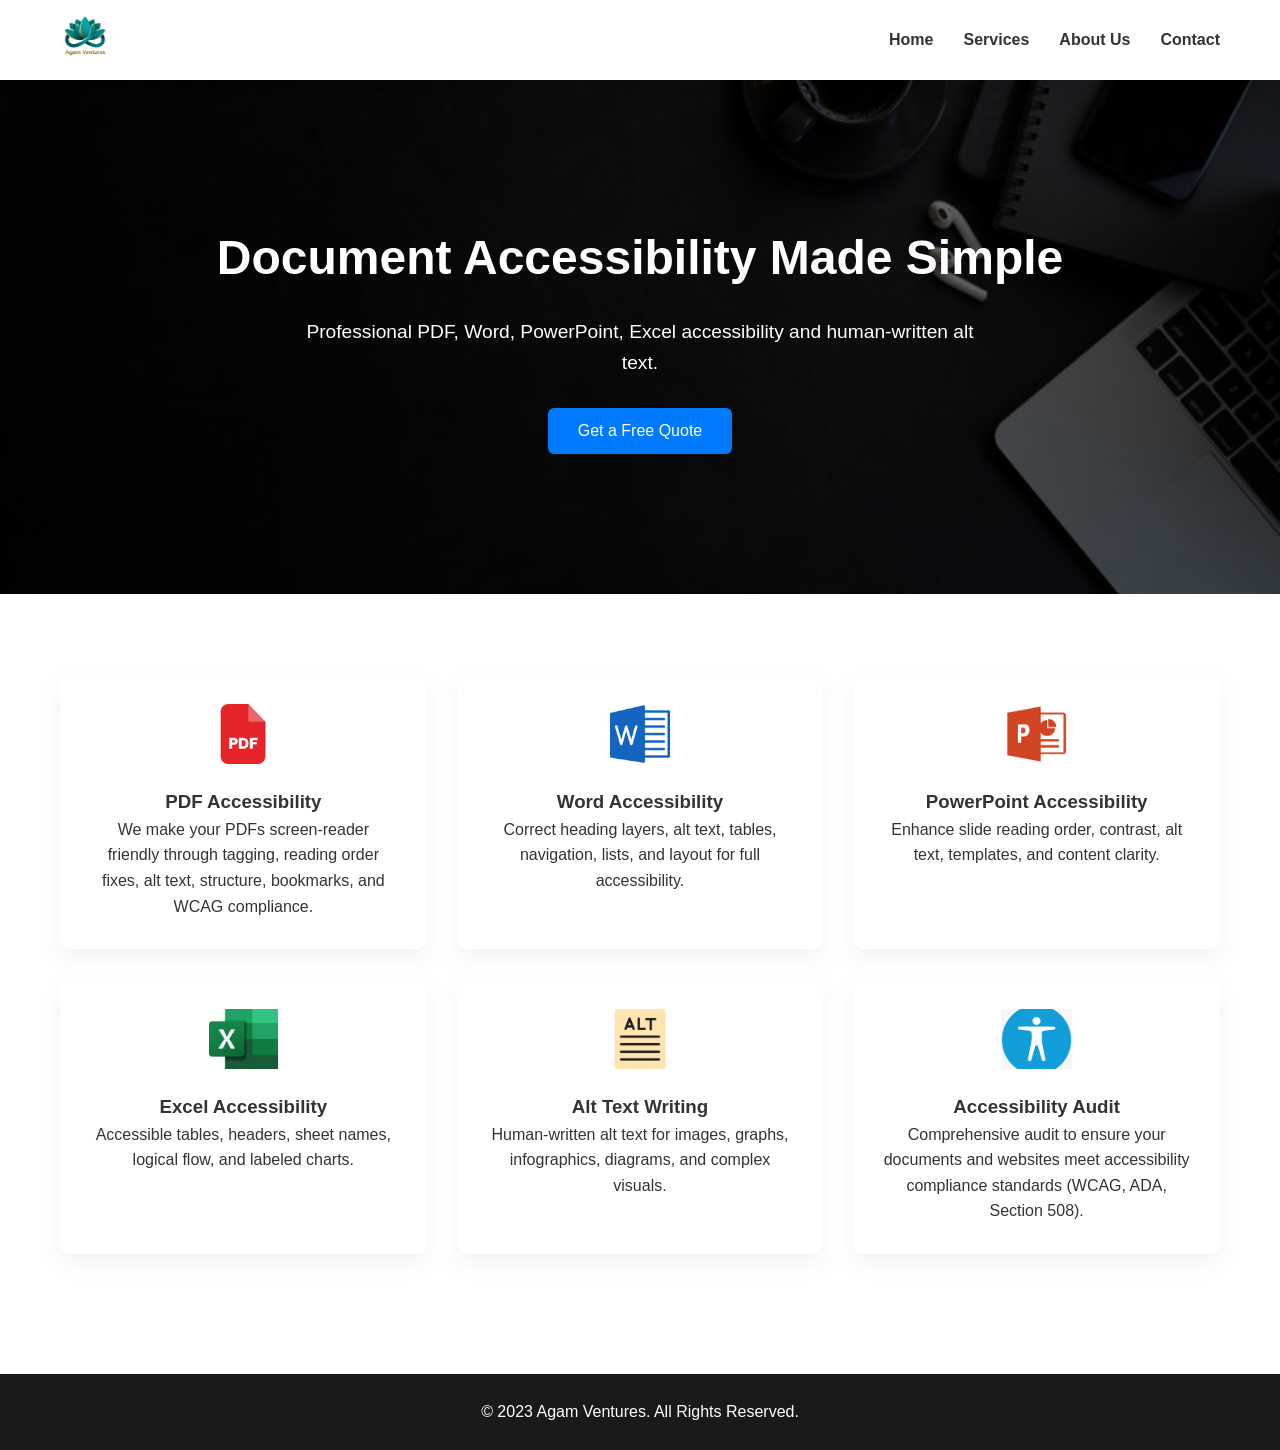
==== commit f79235de: "Add files via upload" ====
--- a/index.html
+++ b/index.html
@@ -10,13 +10,22 @@
 
     <!-- Navbar Section -->
     <nav>
-        <img src="image/logo.png" alt="Agam Ventures Logo">
-        <ul>
-            <li><a href="index.html">Home</a></li>
-            <li><a href="#services">Services</a></li>
-            <li><a href="about.html">About Us</a></li>
-            <li><a href="contact.html">Contact</a></li>
-        </ul>
+        <div class="nav-container">
+
+            <div class="logo">
+                <img src="image/logo.png" alt="Agam Ventures Logo">
+            </div>
+
+            <div class="menu">
+                <ul>
+                    <li><a href="index.html">Home</a></li>
+                    <li><a href="#services">Services</a></li>
+                    <li><a href="about.html">About Us</a></li>
+                    <li><a href="contact.html">Contact</a></li>
+                </ul>
+            </div>
+
+        </div>
     </nav>
 
     <!-- Hero Section -->
@@ -73,5 +82,4 @@
     </footer>
 
 </body>
-
-</html>
+</html>
--- a/style.css
+++ b/style.css
@@ -1,61 +1,43 @@
-/* Global Reset */
+/* ================= RESET ================= */
 * {
-    box-sizing: border-box;
     margin: 0;
     padding: 0;
-}
-
-/* Global Styles */
+    box-sizing: border-box;
+}
+
 body {
     font-family: 'Inter', sans-serif;
-    padding-top: 80px; /* Space for fixed navbar */
-    background-color: #fff;
     color: #333;
+    background: #ffffff;
     line-height: 1.6;
-    min-height: 100vh;
-    display: flex;
-    flex-direction: column;
-    overflow-x: hidden; /* Prevent horizontal scroll */
-}
-
-/* Main Content */
-main {
-    display: flex;
-    flex-direction: column;
-    justify-content: flex-start;
-    width: 100%;
-    flex-grow: 1;
-    padding: 0 20px;
-}
-
-/* Navbar */
+    padding-top: 80px;
+}
+
+/* ================= NAVBAR ================= */
 nav {
-    background-color: #fff;
     position: fixed;
     top: 0;
-    left: 0;
     width: 100%;
     height: 80px;
+    background: #ffffff;
+    box-shadow: 0 4px 12px rgba(0,0,0,0.05);
     z-index: 1000;
+}
+
+.nav-container {
+    max-width: 1200px;
+    margin: auto;
+    height: 100%;
     display: flex;
+    align-items: center;
     justify-content: space-between;
-    align-items: center;
-    padding: 10px 30px;
-    box-shadow: 0 4px 8px rgba(0, 0, 0, 0.1);
-}
-
-nav.scrolled {
-    background-color: rgba(255, 255, 255, 0.9);
-    box-shadow: 0 4px 12px rgba(0,0,0,0.1);
-}
-
-/* Navbar Logo */
+    padding: 0 20px;
+}
+
 nav img {
-    height: 60px;
-    width: auto;
-}
-
-/* Navbar Links */
+    height: 50px;
+}
+
 nav ul {
     list-style: none;
     display: flex;
@@ -63,147 +45,231 @@
 }
 
 nav ul li a {
+    text-decoration: none;
     color: #333;
     font-weight: 600;
-    padding: 8px 20px;
-    font-size: 1.1em;
-    text-decoration: none;
-    transition: color 0.3s;
-}
-
-nav ul li a:hover {
+    transition: 0.3s;
+}
+
+nav ul li a:hover,
+nav ul li a.active {
     color: #007BFF;
 }
 
-/* Hero Section */
+/* ================= HERO SECTION ================= */
 .hero {
-    background: url('image/bg.png') no-repeat center center/cover;
-    text-align: center;
-    color: #fff;
-    padding: 120px 20px;
-    position: relative;
-    z-index: 1;
+    background: linear-gradient(rgba(0,0,0,0.6), rgba(0,0,0,0.6)),
+                url('image/bg.png') center/cover no-repeat;
+    color: white;
+    text-align: center;
+    padding: 140px 20px;
 }
 
 .hero h1 {
-    font-size: 3.5em;
-    font-weight: 700;
+    font-size: 3em;
     margin-bottom: 20px;
 }
 
 .hero p {
     font-size: 1.2em;
-    max-width: 750px;
-    margin: 0 auto 30px;
-}
-
-/* Services Section */
+    margin-bottom: 30px;
+    max-width: 700px;
+    margin-left: auto;
+    margin-right: auto;
+}
+
+.cta-button {
+    background: #007BFF;
+    color: white;
+    padding: 14px 30px;
+    border: none;
+    border-radius: 6px;
+    font-size: 1em;
+    cursor: pointer;
+    transition: 0.3s;
+}
+
+.cta-button:hover {
+    background: #0056b3;
+}
+
+/* ================= ABOUT HERO ================= */
+.about-hero {
+    background: linear-gradient(rgba(0,0,0,0.65), rgba(0,0,0,0.65)),
+                url('image/bg.png') center/cover no-repeat;
+    color: white;
+    text-align: center;
+    padding: 140px 20px;
+}
+
+/* ================= SERVICES GRID (Homepage) ================= */
 .services {
-    display: flex;
-    flex-wrap: wrap;
-    justify-content: center;
+    padding: 80px 20px;
+    display: grid;
+    grid-template-columns: repeat(auto-fit, minmax(280px, 1fr));
+    gap: 30px;
+    max-width: 1200px;
+    margin: auto;
+}
+
+.service-card {
+    background: white;
+    padding: 30px;
+    border-radius: 10px;
+    box-shadow: 0 10px 25px rgba(0,0,0,0.05);
+    text-align: center;
+    transition: 0.3s;
+}
+
+.service-card:hover {
+    transform: translateY(-5px);
+}
+
+.service-card img {
+    height: 60px;
+    margin-bottom: 15px;
+}
+
+/* ================= PAGE HEADER ================= */
+.page-header {
+    text-align: center;
+    padding: 120px 20px 60px;
+    background: #f5f8fb;
+}
+
+.page-header h1 {
+    font-size: 2.5em;
+    margin-bottom: 10px;
+}
+
+/* ================= SERVICES PAGE ================= */
+.services-detailed {
+    padding: 80px 20px;
+    max-width: 1100px;
+    margin: auto;
+}
+
+.service-block {
+    margin-bottom: 60px;
+}
+
+.service-block h2 {
+    margin-bottom: 15px;
+}
+
+.service-block ul {
+    margin-top: 20px;
+    padding-left: 20px;
+}
+
+/* ================= PROCESS SECTION ================= */
+.process-section {
+    background: #f5f8fb;
+    padding: 80px 20px;
+    text-align: center;
+}
+
+.process-steps {
+    display: grid;
+    grid-template-columns: repeat(auto-fit, minmax(220px, 1fr));
+    gap: 30px;
+    margin-top: 40px;
+    max-width: 1100px;
+    margin-left: auto;
+    margin-right: auto;
+}
+
+.step {
+    background: white;
+    padding: 25px;
+    border-radius: 8px;
+    box-shadow: 0 5px 15px rgba(0,0,0,0.05);
+}
+
+/* ================= CTA SECTION ================= */
+.cta-section {
+    background: #007BFF;
+    color: white;
+    text-align: center;
+    padding: 80px 20px;
+}
+
+.cta-button-large {
+    display: inline-block;
+    margin-top: 20px;
+    background: white;
+    color: #007BFF;
+    padding: 14px 30px;
+    border-radius: 6px;
+    font-weight: bold;
+    text-decoration: none;
+    transition: 0.3s;
+}
+
+.cta-button-large:hover {
+    background: #e6e6e6;
+}
+
+/* ================= CONTACT PAGE ================= */
+.contact-wrapper {
+    display: grid;
+    grid-template-columns: repeat(auto-fit, minmax(320px, 1fr));
     gap: 40px;
     padding: 80px 20px;
-}
-
-.service-card {
-    background-color: #fff;
-    border-radius: 12px;
-    padding: 30px 20px;
-    width: 280px;
-    box-shadow: 0 8px 25px rgba(0,0,0,0.1);
-    text-align: center;
-    transition: transform 0.3s, box-shadow 0.3s;
-}
-
-.service-card img {
-    height: 70px;
-    width: 70px;
-    margin-bottom: 20px;
-}
-
-.service-card h3 {
-    margin-bottom: 15px;
-    color: #333;
-}
-
-.service-card p {
-    font-size: 0.95em;
-    line-height: 1.6em;
-    color: #555;
-}
-
-/* About Section */
-.about {
-    padding: 60px 20px;
-    text-align: center;
-}
-
-.about h2 {
-    font-size: 2.5em;
-    margin-bottom: 20px;
-}
-
-/* Contact Section */
-.contact form {
-    max-width: 500px;
-    margin: 0 auto;
+    max-width: 1100px;
+    margin: auto;
+}
+
+.contact-form-box form {
     display: flex;
     flex-direction: column;
-    gap: 20px;
-}
-
-.contact input,
-.contact textarea {
-    padding: 15px;
-    border-radius: 8px;
+    gap: 15px;
+}
+
+.contact-form-box input,
+.contact-form-box textarea {
+    padding: 12px;
     border: 1px solid #ccc;
-    font-size: 1.1em;
-    width: 100%;
-}
-
-.contact input[type="submit"] {
-    background-color: #007BFF;
-    color: #fff;
+    border-radius: 6px;
+    font-size: 1em;
+}
+
+.contact-form-box button {
+    background: #007BFF;
+    color: white;
+    padding: 12px;
+    border: none;
+    border-radius: 6px;
     cursor: pointer;
-    border: none;
-    font-weight: bold;
-    transition: background 0.3s;
-}
-
-.contact input[type="submit"]:hover {
-    background-color: #0056b3;
-}
-
-/* Footer */
+    transition: 0.3s;
+}
+
+.contact-form-box button:hover {
+    background: #0056b3;
+}
+
+/* ================= FOOTER ================= */
 footer {
-    background-color: #1a1a1a;
-    color: #fff;
-    padding: 30px 20px;
-    text-align: center;
-    margin-top: auto;
-}
-
-/* Responsive */
+    background: #1a1a1a;
+    color: white;
+    text-align: center;
+    padding: 25px;
+    margin-top: 40px;
+}
+
+/* ================= RESPONSIVE ================= */
 @media (max-width: 768px) {
-    .services {
-        flex-direction: column;
-        align-items: center;
+
+    nav ul {
+        gap: 15px;
     }
 
-    .service-card {
-        width: 90%;
+    .hero h1 {
+        font-size: 2.2em;
     }
 
-    .hero h1 {
-        font-size: 2.5em;
+    .page-header h1 {
+        font-size: 2em;
     }
 
-    .hero p {
-        font-size: 1.1em;
-    }
-
-    .contact form {
-        max-width: 100%;
-    }
 }
